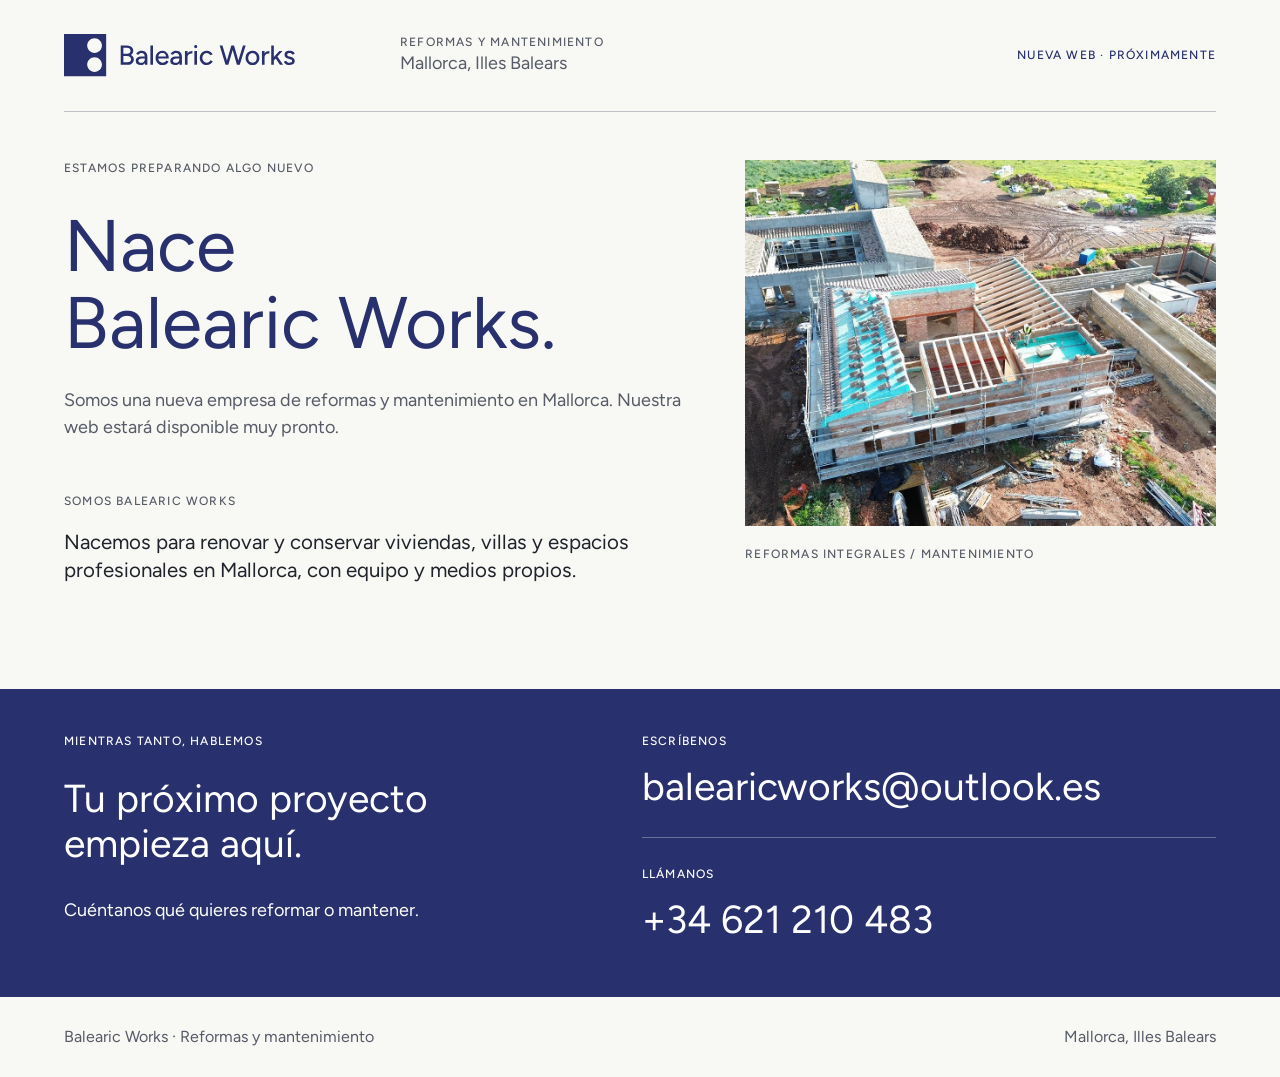
==== index.html @ 82b07d43 "Add files via upload" ====
<!doctype html>
<html lang="es">
<head>
  <meta charset="utf-8">
  <meta name="viewport" content="width=device-width, initial-scale=1">
  <title>Balearic Works · Reformas y mantenimiento en Mallorca</title>
  <meta name="description" content="Balearic Works, nueva empresa de reformas y mantenimiento en Mallorca. Viviendas, villas y espacios profesionales, con equipo y medios propios. Nuestra web estará disponible muy pronto.">
  <meta name="theme-color" content="#28306e">
  <link rel="canonical" href="https://balearicworks.es/">

  <meta property="og:type" content="website">
  <meta property="og:locale" content="es_ES">
  <meta property="og:site_name" content="Balearic Works">
  <meta property="og:title" content="Nace Balearic Works · Reformas y mantenimiento en Mallorca">
  <meta property="og:description" content="Reformas integrales y mantenimiento de propiedades en Mallorca, con equipo y medios propios.">
  <meta property="og:url" content="https://balearicworks.es/">

  <link rel="icon" href="assets/logo-marca.svg" type="image/svg+xml">
  <link rel="preload" href="assets/fonts/figtree-latin-wght-normal.woff2" as="font" type="font/woff2" crossorigin>
  <link rel="stylesheet" href="css/styles.css">

  <script type="application/ld+json">
  {
    "@context": "https://schema.org",
    "@type": "HomeAndConstructionBusiness",
    "name": "Balearic Works",
    "url": "https://balearicworks.es/",
    "description": "Reformas integrales y mantenimiento de propiedades en Mallorca.",
    "email": "balearicworks@outlook.es",
    "telephone": "+34621210483",
    "areaServed": "Mallorca, Illes Balears"
  }
  </script>
</head>
<body>
  <a class="skip" href="#contacto">Ir al contacto</a>

  <header class="cabecera">
    <div class="contenedor cabecera__fila">
      <a class="marca" href="/" aria-label="Balearic Works, inicio">
        <!-- Logo original de Figma (SVG completo: marca + nombre). Ver assets/README.md -->
        <img src="assets/logo.svg" alt="Balearic Works" width="233" height="43">
      </a>

      <div class="cabecera__actividad">
        <p class="micro">Reformas y mantenimiento</p>
        <p class="cabecera__lugar">Mallorca, Illes Balears</p>
      </div>

      <p class="micro micro--navy cabecera__estado">Nueva web · Próximamente</p>
    </div>
  </header>

  <main>
    <section class="presentacion" aria-labelledby="titular">
      <div class="contenedor presentacion__rejilla">
        <div class="presentacion__texto">
          <p class="micro">Estamos preparando algo nuevo</p>
          <h1 id="titular" class="hero">Nace<br>Balearic Works.</h1>
          <p class="cuerpo presentacion__aviso">Somos una nueva empresa de reformas y mantenimiento en Mallorca. Nuestra web estará disponible muy pronto.</p>

          <p class="micro presentacion__rotulo">Somos Balearic Works</p>
          <p class="intro">Nacemos para renovar y conservar viviendas, villas y espacios profesionales en Mallorca, con equipo y medios propios.</p>
        </div>

        <figure class="presentacion__imagen">
          <img src="assets/obra.jpg" alt="Vista aérea de una obra de reforma en Mallorca" width="540" height="420" fetchpriority="high">
          <figcaption class="micro">Reformas integrales / Mantenimiento</figcaption>
        </figure>
      </div>
    </section>

    <section id="contacto" class="contacto" aria-labelledby="contacto-titulo">
      <div class="contenedor contacto__rejilla">
        <div class="contacto__invitacion">
          <p class="micro">Mientras tanto, hablemos</p>
          <h2 id="contacto-titulo" class="titulo">Tu próximo proyecto<br>empieza aquí.</h2>
          <p class="cuerpo">Cuéntanos qué quieres reformar o mantener.</p>
        </div>

        <div class="contacto__datos">
          <div class="dato">
            <p class="micro">Escríbenos</p>
            <a class="titulo dato__valor" href="mailto:balearicworks@outlook.es">balearicworks@outlook.es</a>
          </div>
          <div class="dato">
            <p class="micro">Llámanos</p>
            <a class="titulo dato__valor" href="tel:+34621210483">+34 621 210 483</a>
          </div>
        </div>
      </div>
    </section>
  </main>

  <footer class="cierre">
    <div class="contenedor cierre__fila">
      <p>Balearic Works · Reformas y mantenimiento</p>
      <p>Mallorca, Illes Balears</p>
    </div>
  </footer>
</body>
</html>
---- css/styles.css ----
/* Balearic Works · Próximamente
   Fuente: Figma "Web Global" · frame 1436:1694 (escritorio 1440 px).
   Móvil derivado del escritorio con las medidas de los frames móviles del archivo (390 px, margen 24 px). */

@font-face {
  font-family: "Figtree";
  font-style: normal;
  font-weight: 300 900;
  font-display: swap;
  src: url("../assets/fonts/figtree-latin-wght-normal.woff2") format("woff2-variations");
  unicode-range: U+0000-00FF, U+0131, U+0152-0153, U+02BB-02BC, U+02C6, U+02DA, U+02DC, U+0304, U+0308, U+0329, U+2000-206F, U+20AC, U+2122, U+2191, U+2193, U+2212, U+2215, U+FEFF, U+FFFD;
}
@font-face {
  font-family: "Figtree";
  font-style: normal;
  font-weight: 300 900;
  font-display: swap;
  src: url("../assets/fonts/figtree-latin-ext-wght-normal.woff2") format("woff2-variations");
  unicode-range: U+0100-02BA, U+02BD-02C5, U+02C7-02CC, U+02CE-02D7, U+02DD-02FF, U+0304, U+0308, U+0329, U+1D00-1DBF, U+1E00-1E9F, U+1EF2-1EFF, U+2020, U+20A0-20AB, U+20AD-20C0, U+2113, U+2C60-2C7F, U+A720-A7FF;
}

:root {
  --bw-paper: #f8f8f4;
  --bw-navy: #28306e;
  --bw-ink: #1f232b;
  --bw-muted: #565b67;
  --bw-line: #bfc2c6;
  --bw-white: #ffffff;

  --margen: 24px;
  --ancho: 1312px;
}

*, *::before, *::after { box-sizing: border-box; }

html { -webkit-text-size-adjust: 100%; text-size-adjust: 100%; }

body {
  margin: 0;
  background: var(--bw-paper);
  color: var(--bw-ink);
  font-family: "Figtree", system-ui, -apple-system, "Segoe UI", Roboto, sans-serif;
  font-weight: 400;
  font-size: 18px;
  line-height: 1.5;
  -webkit-font-smoothing: antialiased;
}

h1, h2, p, figure { margin: 0; }
img { display: block; max-width: 100%; height: auto; }
a { color: inherit; }

.contenedor {
  width: min(100% - 2 * var(--margen), var(--ancho));
  margin-inline: auto;
}

/* Accesibilidad */
.skip {
  position: absolute;
  left: 16px;
  top: -64px;
  z-index: 10;
  padding: 10px 16px;
  background: var(--bw-navy);
  color: var(--bw-white);
  font-size: 16px;
  text-decoration: none;
}
.skip:focus { top: 16px; }

a:focus-visible {
  outline: 2px solid currentColor;
  outline-offset: 4px;
}

/* Estilos de texto (BW / Micro · Body · Intro · Title · Hero) */
.micro {
  font-size: 12px;
  font-weight: 500;
  line-height: 1.35;
  letter-spacing: 1.2px;
  text-transform: uppercase;
  color: var(--bw-muted);
}
.micro--navy { color: var(--bw-navy); }

.cuerpo { font-size: 18px; line-height: 1.5; color: var(--bw-muted); }
.intro  { font-size: 23px; line-height: 1.4; color: var(--bw-ink); }
.titulo { font-size: 44px; line-height: 1.15; font-weight: 400; }
.hero   { font-size: 82px; line-height: 1.05; font-weight: 400; color: var(--bw-navy); }

/* ---------- Cabecera ---------- */
.cabecera { background: var(--bw-paper); }

.cabecera__fila {
  display: grid;
  grid-template-columns: 336px 1fr auto;
  align-items: center;
  height: 112px;
  border-bottom: 1px solid var(--bw-line);
}

.marca { display: inline-block; line-height: 0; }
.marca img { width: 233px; height: auto; }

.cabecera__lugar { font-size: 18px; line-height: 1.5; color: var(--bw-muted); }
.cabecera__estado { text-align: right; }

/* ---------- Presentación ---------- */
.presentacion__rejilla {
  display: grid;
  grid-template-columns: minmax(0, 708fr) minmax(0, 540fr);
  column-gap: 64px;
  padding-top: 48px;
  padding-bottom: 104px;
  align-items: start;
}

.presentacion__texto .hero { margin-top: 32px; }
.presentacion__aviso { margin-top: 26px; max-width: 640px; }
.presentacion__rotulo { margin-top: 52px; }
.presentacion__texto .intro { margin-top: 18px; max-width: 640px; }

.presentacion__imagen img {
  width: 100%;
  aspect-ratio: 540 / 420;
  object-fit: cover;
  background: var(--bw-line);
}
.presentacion__imagen figcaption { margin-top: 20px; }

/* ---------- Contacto ---------- */
.contacto {
  background: var(--bw-navy);
  color: var(--bw-white);
}
.contacto .micro,
.contacto .cuerpo { color: var(--bw-white); }

.contacto__rejilla {
  display: grid;
  grid-template-columns: minmax(0, 520fr) minmax(0, 664fr);
  column-gap: 128px;
  padding-top: 44px;
  padding-bottom: 54px;
  align-items: start;
}

.contacto__invitacion .titulo { margin-top: 28px; }
.contacto__invitacion .cuerpo { margin-top: 30px; }

.dato { padding-bottom: 27px; }
.dato + .dato {
  padding-top: 28px;
  padding-bottom: 0;
  border-top: 1px solid rgb(255 255 255 / 0.3);
}
.dato:first-child { padding-bottom: 27px; }

.dato__valor {
  display: block;
  margin-top: 16px;
  color: var(--bw-white);
  text-decoration: none;
  overflow-wrap: anywhere;
}
.dato__valor:hover { text-decoration: underline; text-underline-offset: 8px; text-decoration-thickness: 1px; }

/* ---------- Cierre ---------- */
.cierre { background: var(--bw-paper); color: var(--bw-muted); }
.cierre__fila {
  display: flex;
  justify-content: space-between;
  gap: 24px;
  padding-block: 28px;
  font-size: 16px;
  line-height: 24px;
}

/* ---------- Escritorio fluido (960 – 1439 px) ---------- */
@media (min-width: 960px) {
  :root { --margen: 64px; }
  .hero   { font-size: clamp(48px, 5.7vw, 82px); }
  .titulo { font-size: clamp(30px, 3.05vw, 44px); }
  .intro  { font-size: clamp(19px, 1.6vw, 23px); }
}

/* ---------- Tablet y móvil (< 960 px) ---------- */
@media (max-width: 959.98px) {
  :root { --margen: 40px; }

  .cabecera__fila {
    grid-template-columns: 1fr auto;
    height: auto;
    padding-block: 28px;
    row-gap: 14px;
  }
  .cabecera__actividad { grid-column: 1 / -1; grid-row: 2; }
  .cabecera__estado { grid-column: 2; grid-row: 1; }

  .hero   { font-size: clamp(36px, 12vw, 64px); }
  .titulo { font-size: clamp(30px, 8vw, 40px); }
  .dato__valor { font-size: clamp(21px, 6.6vw, 36px); }
  .intro  { font-size: 20px; }

  .presentacion__rejilla {
    grid-template-columns: minmax(0, 1fr);
    row-gap: 40px;
    padding-top: 36px;
    padding-bottom: 56px;
  }
  .presentacion__imagen img { aspect-ratio: 3 / 2; }
  .presentacion__imagen figcaption { margin-top: 14px; }

  .contacto__rejilla {
    grid-template-columns: minmax(0, 1fr);
    row-gap: 40px;
    padding-top: 40px;
    padding-bottom: 48px;
  }
  .contacto__invitacion .titulo { margin-top: 20px; }
  .contacto__invitacion .cuerpo { margin-top: 20px; }
}

@media (max-width: 599.98px) {
  :root { --margen: 24px; }

  .marca img { width: 200px; }
  .cabecera__fila {
    grid-template-columns: 1fr;
    padding-block: 24px;
    row-gap: 12px;
  }
  .cabecera__estado { grid-column: 1; grid-row: 2; text-align: left; }
  /* La actividad y la zona ya aparecen en la presentación y en el cierre. */
  .cabecera__actividad { display: none; }

  .presentacion__texto .hero { margin-top: 24px; }
  .presentacion__aviso { margin-top: 20px; font-size: 17px; }
  .presentacion__rotulo { margin-top: 36px; }

  .cierre__fila { flex-direction: column; gap: 4px; padding-block: 24px; }
}
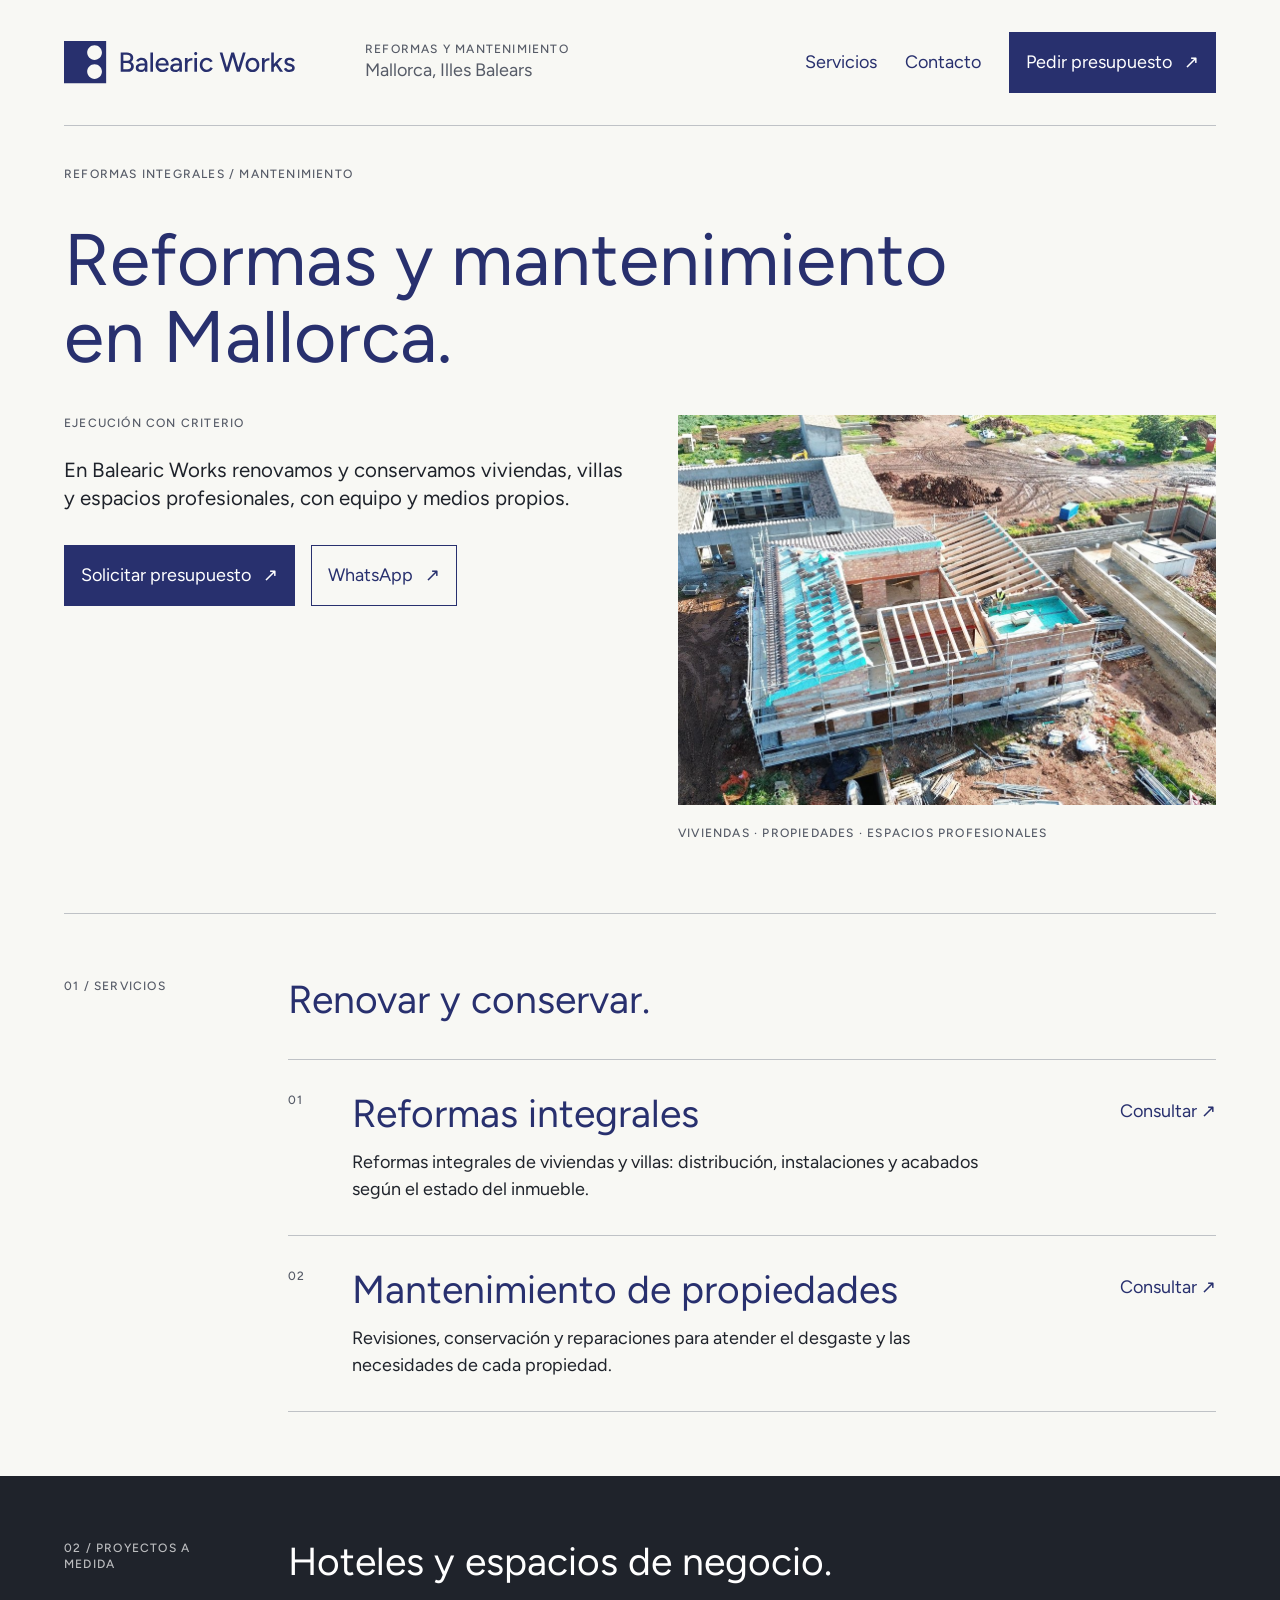
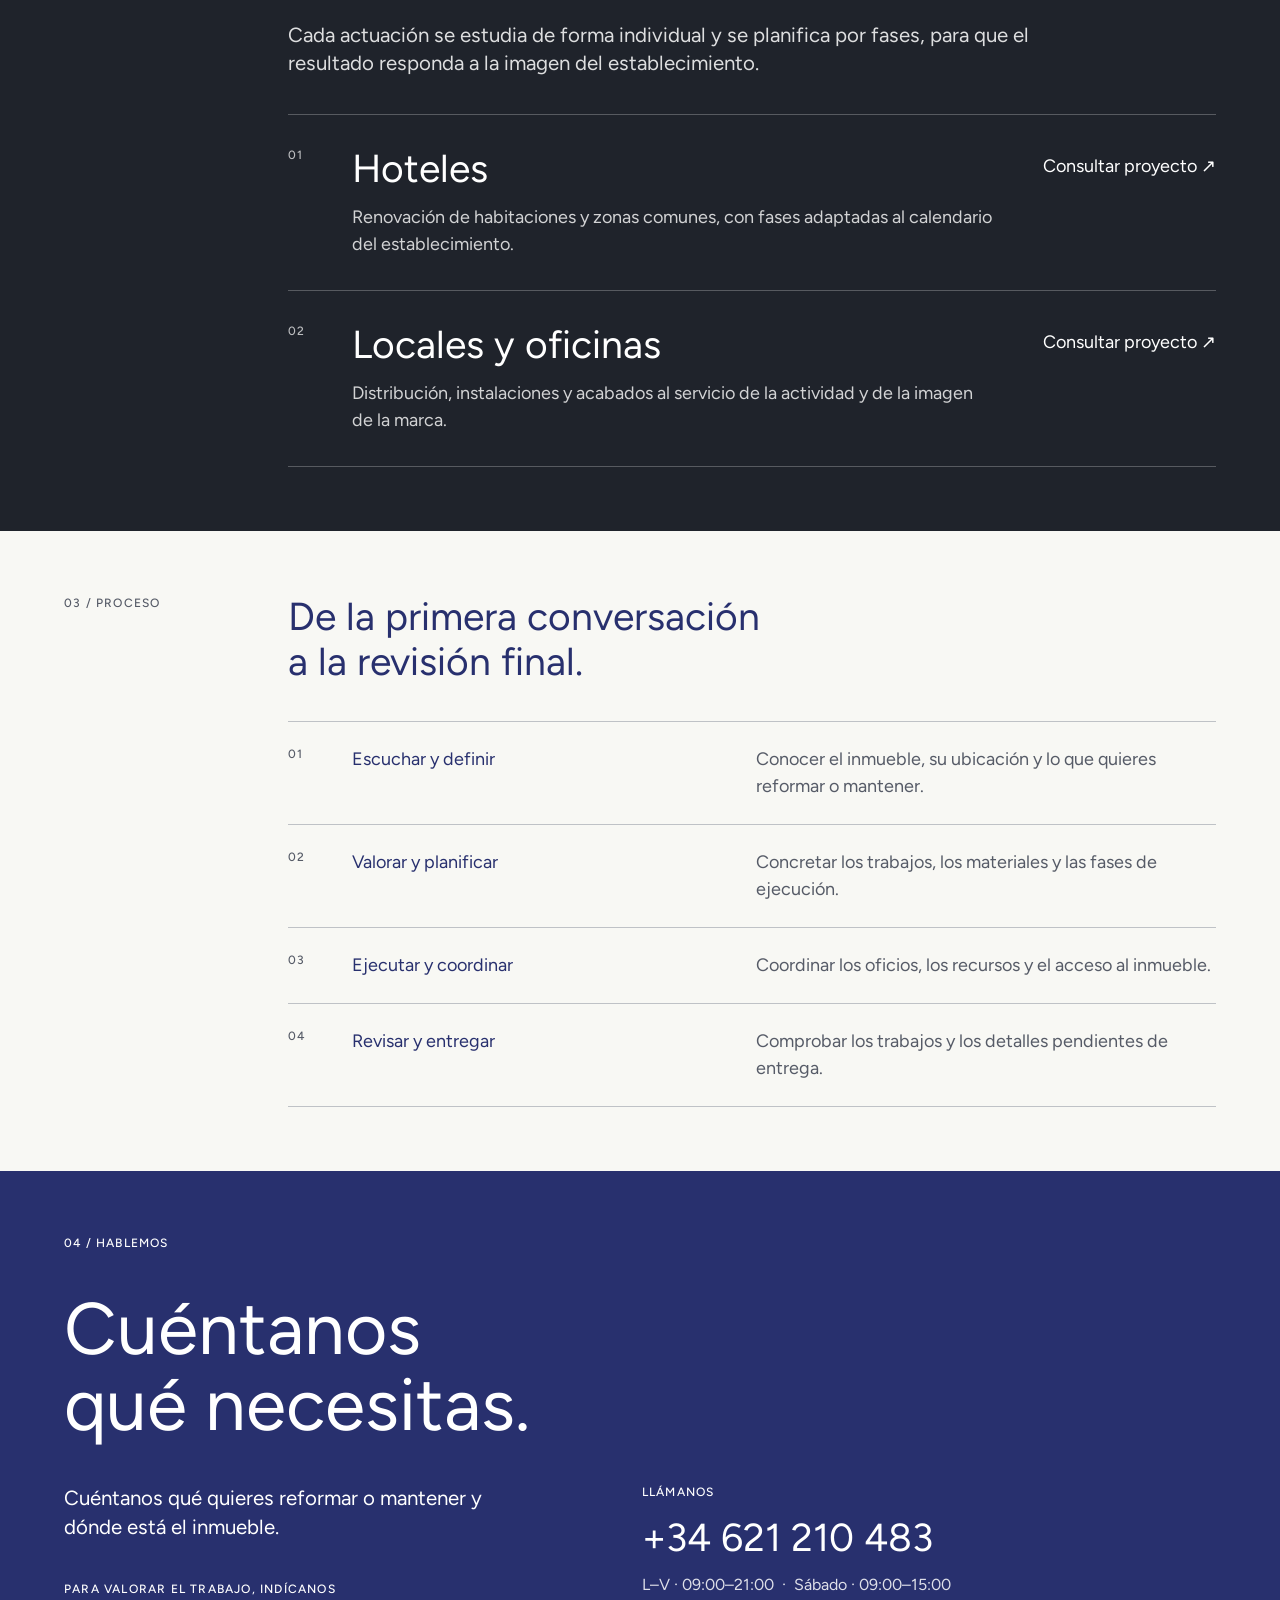
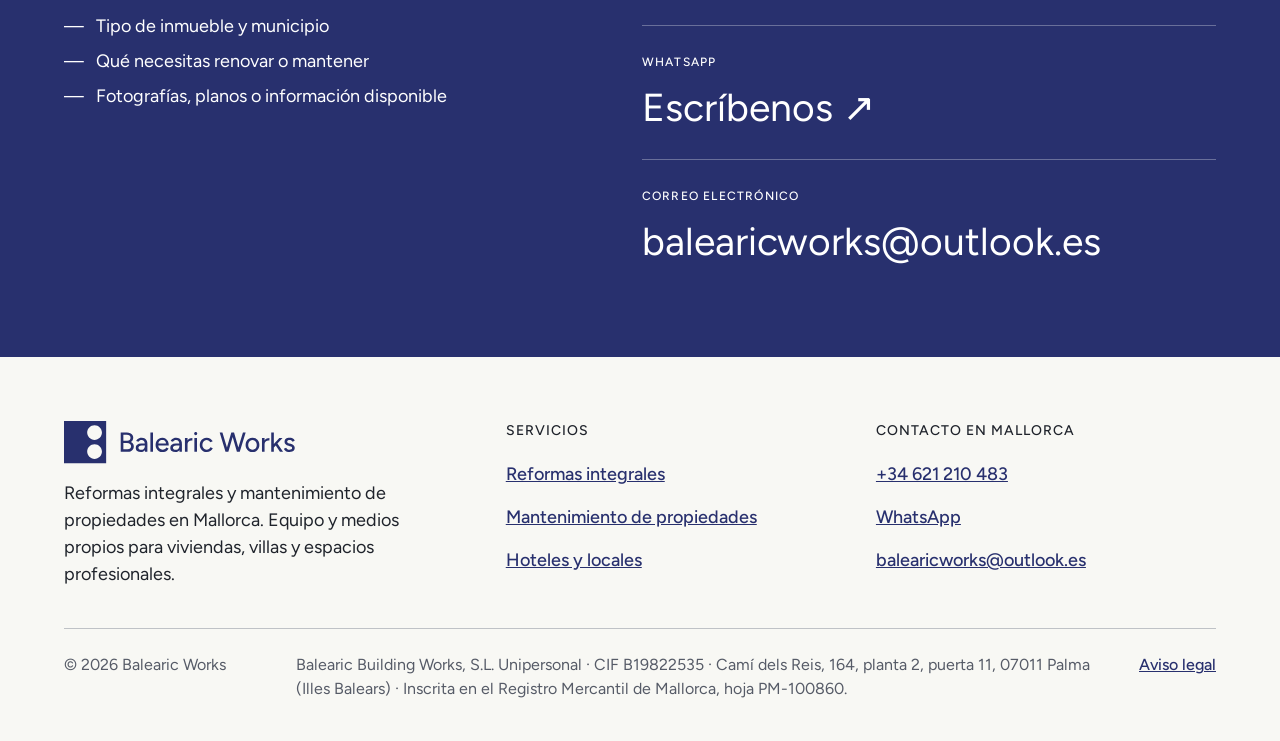
==== commit a1033713: "v2" ====
--- a/index.html
+++ b/index.html
@@ -4,14 +4,14 @@
   <meta charset="utf-8">
   <meta name="viewport" content="width=device-width, initial-scale=1">
   <title>Balearic Works · Reformas y mantenimiento en Mallorca</title>
-  <meta name="description" content="Balearic Works, nueva empresa de reformas y mantenimiento en Mallorca. Viviendas, villas y espacios profesionales, con equipo y medios propios. Nuestra web estará disponible muy pronto.">
+  <meta name="description" content="Reformas integrales y mantenimiento de propiedades en Mallorca, con equipo y medios propios. Proyectos a medida para hoteles y locales. Solicita presupuesto por teléfono o WhatsApp.">
   <meta name="theme-color" content="#28306e">
   <link rel="canonical" href="https://balearicworks.es/">
 
   <meta property="og:type" content="website">
   <meta property="og:locale" content="es_ES">
   <meta property="og:site_name" content="Balearic Works">
-  <meta property="og:title" content="Nace Balearic Works · Reformas y mantenimiento en Mallorca">
+  <meta property="og:title" content="Balearic Works · Reformas y mantenimiento en Mallorca">
   <meta property="og:description" content="Reformas integrales y mantenimiento de propiedades en Mallorca, con equipo y medios propios.">
   <meta property="og:url" content="https://balearicworks.es/">
 
@@ -24,11 +24,23 @@
     "@context": "https://schema.org",
     "@type": "HomeAndConstructionBusiness",
     "name": "Balearic Works",
+    "legalName": "Balearic Building Works, S.L. Unipersonal",
+    "taxID": "B19822535",
     "url": "https://balearicworks.es/",
     "description": "Reformas integrales y mantenimiento de propiedades en Mallorca.",
     "email": "balearicworks@outlook.es",
     "telephone": "+34621210483",
-    "areaServed": "Mallorca, Illes Balears"
+    "address": {
+      "@type": "PostalAddress",
+      "addressLocality": "Palma",
+      "addressRegion": "Illes Balears",
+      "addressCountry": "ES"
+    },
+    "areaServed": "Mallorca, Illes Balears",
+    "openingHoursSpecification": [
+      { "@type": "OpeningHoursSpecification", "dayOfWeek": ["Monday","Tuesday","Wednesday","Thursday","Friday"], "opens": "09:00", "closes": "21:00" },
+      { "@type": "OpeningHoursSpecification", "dayOfWeek": "Saturday", "opens": "09:00", "closes": "15:00" }
+    ]
   }
   </script>
 </head>
@@ -38,7 +50,6 @@
   <header class="cabecera">
     <div class="contenedor cabecera__fila">
       <a class="marca" href="/" aria-label="Balearic Works, inicio">
-        <!-- Logo original de Figma (SVG completo: marca + nombre). Ver assets/README.md -->
         <img src="assets/logo.svg" alt="Balearic Works" width="233" height="43">
       </a>
 
@@ -47,45 +58,168 @@
         <p class="cabecera__lugar">Mallorca, Illes Balears</p>
       </div>
 
-      <p class="micro micro--navy cabecera__estado">Nueva web · Próximamente</p>
+      <nav class="nav" aria-label="Principal">
+        <a class="nav__enlace" href="#servicios">Servicios</a>
+        <a class="nav__enlace" href="#contacto">Contacto</a>
+        <a class="boton" href="#contacto">Pedir presupuesto <span aria-hidden="true">↗</span></a>
+      </nav>
     </div>
   </header>
 
   <main>
+    <!-- Presentación -->
     <section class="presentacion" aria-labelledby="titular">
-      <div class="contenedor presentacion__rejilla">
-        <div class="presentacion__texto">
-          <p class="micro">Estamos preparando algo nuevo</p>
-          <h1 id="titular" class="hero">Nace<br>Balearic Works.</h1>
-          <p class="cuerpo presentacion__aviso">Somos una nueva empresa de reformas y mantenimiento en Mallorca. Nuestra web estará disponible muy pronto.</p>
-
-          <p class="micro presentacion__rotulo">Somos Balearic Works</p>
-          <p class="intro">Nacemos para renovar y conservar viviendas, villas y espacios profesionales en Mallorca, con equipo y medios propios.</p>
-        </div>
-
-        <figure class="presentacion__imagen">
-          <img src="assets/obra.jpg" alt="Vista aérea de una obra de reforma en Mallorca" width="540" height="420" fetchpriority="high">
-          <figcaption class="micro">Reformas integrales / Mantenimiento</figcaption>
-        </figure>
-      </div>
-    </section>
-
+      <div class="contenedor">
+        <p class="micro">Reformas integrales / Mantenimiento</p>
+        <h1 id="titular" class="hero">Reformas y mantenimiento<br class="solo-escritorio"> en Mallorca.</h1>
+
+        <div class="presentacion__rejilla">
+          <div class="presentacion__texto">
+            <p class="micro">Ejecución con criterio</p>
+            <p class="intro">En Balearic Works renovamos y conservamos viviendas, villas y espacios profesionales, con equipo y medios propios.</p>
+            <div class="acciones">
+              <a class="boton" href="#contacto">Solicitar presupuesto <span aria-hidden="true">↗</span></a>
+              <a class="boton boton--linea" href="https://wa.me/34621210483?text=Hola%2C%20me%20gustar%C3%ADa%20solicitar%20un%20presupuesto." target="_blank" rel="noopener">WhatsApp <span aria-hidden="true">↗</span></a>
+            </div>
+          </div>
+
+          <figure class="presentacion__imagen">
+            <img src="assets/obra.jpg" alt="Vista aérea de una obra de reforma en Mallorca" width="616" height="446" fetchpriority="high">
+            <figcaption class="micro">Viviendas · Propiedades · Espacios profesionales</figcaption>
+          </figure>
+        </div>
+      </div>
+    </section>
+
+    <!-- Servicios -->
+    <section id="servicios" class="seccion" aria-labelledby="servicios-titulo">
+      <div class="contenedor">
+        <div class="reticula">
+          <p class="micro reticula__rotulo">01 / Servicios</p>
+          <div class="reticula__contenido">
+            <h2 id="servicios-titulo" class="titulo titulo--navy">Renovar y conservar.</h2>
+
+            <ul class="lista">
+              <li class="fila">
+                <span class="micro fila__num">01</span>
+                <div class="fila__texto">
+                  <h3 class="titulo titulo--navy">Reformas integrales</h3>
+                  <p class="cuerpo-tinta">Reformas integrales de viviendas y villas: distribución, instalaciones y acabados según el estado del inmueble.</p>
+                </div>
+                <a class="fila__enlace" href="#contacto">Consultar <span aria-hidden="true">↗</span></a>
+              </li>
+              <li class="fila">
+                <span class="micro fila__num">02</span>
+                <div class="fila__texto">
+                  <h3 class="titulo titulo--navy">Mantenimiento de propiedades</h3>
+                  <p class="cuerpo-tinta">Revisiones, conservación y reparaciones para atender el desgaste y las necesidades de cada propiedad.</p>
+                </div>
+                <a class="fila__enlace" href="#contacto">Consultar <span aria-hidden="true">↗</span></a>
+              </li>
+            </ul>
+          </div>
+        </div>
+      </div>
+    </section>
+
+    <!-- Proyectos a medida -->
+    <section class="proyectos" aria-labelledby="proyectos-titulo">
+      <div class="contenedor">
+        <div class="reticula">
+          <p class="micro reticula__rotulo">02 / Proyectos a medida</p>
+          <div class="reticula__contenido">
+            <h2 id="proyectos-titulo" class="titulo">Hoteles y espacios de negocio.</h2>
+            <p class="intro proyectos__intro">Cada actuación se estudia de forma individual y se planifica por fases, para que el resultado responda a la imagen del establecimiento.</p>
+
+            <ul class="lista lista--oscura">
+              <li class="fila">
+                <span class="micro fila__num">01</span>
+                <div class="fila__texto">
+                  <h3 class="titulo">Hoteles</h3>
+                  <p>Renovación de habitaciones y zonas comunes, con fases adaptadas al calendario del establecimiento.</p>
+                </div>
+                <a class="fila__enlace" href="#contacto">Consultar proyecto <span aria-hidden="true">↗</span></a>
+              </li>
+              <li class="fila">
+                <span class="micro fila__num">02</span>
+                <div class="fila__texto">
+                  <h3 class="titulo">Locales y oficinas</h3>
+                  <p>Distribución, instalaciones y acabados al servicio de la actividad y de la imagen de la marca.</p>
+                </div>
+                <a class="fila__enlace" href="#contacto">Consultar proyecto <span aria-hidden="true">↗</span></a>
+              </li>
+            </ul>
+          </div>
+        </div>
+      </div>
+    </section>
+
+    <!-- Proceso -->
+    <section class="seccion" aria-labelledby="proceso-titulo">
+      <div class="contenedor">
+        <div class="reticula">
+          <p class="micro reticula__rotulo">03 / Proceso</p>
+          <div class="reticula__contenido">
+            <h2 id="proceso-titulo" class="titulo titulo--navy">De la primera conversación<br class="solo-escritorio"> a la revisión final.</h2>
+
+            <ol class="lista">
+              <li class="fila fila--proceso">
+                <span class="micro fila__num">01</span>
+                <h3 class="fila__titulo">Escuchar y definir</h3>
+                <p class="fila__detalle">Conocer el inmueble, su ubicación y lo que quieres reformar o mantener.</p>
+              </li>
+              <li class="fila fila--proceso">
+                <span class="micro fila__num">02</span>
+                <h3 class="fila__titulo">Valorar y planificar</h3>
+                <p class="fila__detalle">Concretar los trabajos, los materiales y las fases de ejecución.</p>
+              </li>
+              <li class="fila fila--proceso">
+                <span class="micro fila__num">03</span>
+                <h3 class="fila__titulo">Ejecutar y coordinar</h3>
+                <p class="fila__detalle">Coordinar los oficios, los recursos y el acceso al inmueble.</p>
+              </li>
+              <li class="fila fila--proceso">
+                <span class="micro fila__num">04</span>
+                <h3 class="fila__titulo">Revisar y entregar</h3>
+                <p class="fila__detalle">Comprobar los trabajos y los detalles pendientes de entrega.</p>
+              </li>
+            </ol>
+          </div>
+        </div>
+      </div>
+    </section>
+
+    <!-- Contacto -->
     <section id="contacto" class="contacto" aria-labelledby="contacto-titulo">
-      <div class="contenedor contacto__rejilla">
-        <div class="contacto__invitacion">
-          <p class="micro">Mientras tanto, hablemos</p>
-          <h2 id="contacto-titulo" class="titulo">Tu próximo proyecto<br>empieza aquí.</h2>
-          <p class="cuerpo">Cuéntanos qué quieres reformar o mantener.</p>
-        </div>
-
-        <div class="contacto__datos">
-          <div class="dato">
-            <p class="micro">Escríbenos</p>
-            <a class="titulo dato__valor" href="mailto:balearicworks@outlook.es">balearicworks@outlook.es</a>
-          </div>
-          <div class="dato">
-            <p class="micro">Llámanos</p>
-            <a class="titulo dato__valor" href="tel:+34621210483">+34 621 210 483</a>
+      <div class="contenedor">
+        <p class="micro">04 / Hablemos</p>
+        <h2 id="contacto-titulo" class="hero">Cuéntanos<br>qué necesitas.</h2>
+
+        <div class="contacto__rejilla">
+          <div class="contacto__invitacion">
+            <p class="intro">Cuéntanos qué quieres reformar o mantener y dónde está el inmueble.</p>
+            <p class="micro contacto__subrotulo">Para valorar el trabajo, indícanos</p>
+            <ul class="contacto__lista">
+              <li>Tipo de inmueble y municipio</li>
+              <li>Qué necesitas renovar o mantener</li>
+              <li>Fotografías, planos o información disponible</li>
+            </ul>
+          </div>
+
+          <div class="contacto__datos">
+            <div class="dato">
+              <p class="micro">Llámanos</p>
+              <a class="titulo dato__valor" href="tel:+34621210483">+34 621 210 483</a>
+              <p class="dato__nota">L–V · 09:00–21:00 &nbsp;·&nbsp; Sábado · 09:00–15:00</p>
+            </div>
+            <div class="dato">
+              <p class="micro">WhatsApp</p>
+              <a class="titulo dato__valor" href="https://wa.me/34621210483?text=Hola%2C%20me%20gustar%C3%ADa%20solicitar%20un%20presupuesto." target="_blank" rel="noopener">Escríbenos <span aria-hidden="true">↗</span></a>
+            </div>
+            <div class="dato">
+              <p class="micro">Correo electrónico</p>
+              <a class="titulo dato__valor" href="mailto:balearicworks@outlook.es">balearicworks@outlook.es</a>
+            </div>
           </div>
         </div>
       </div>
@@ -93,10 +227,43 @@
   </main>
 
   <footer class="cierre">
-    <div class="contenedor cierre__fila">
-      <p>Balearic Works · Reformas y mantenimiento</p>
-      <p>Mallorca, Illes Balears</p>
+    <div class="contenedor">
+      <div class="cierre__columnas">
+        <div class="cierre__marca">
+          <img src="assets/logo.svg" alt="Balearic Works" width="233" height="43">
+          <p>Reformas integrales y mantenimiento de propiedades en Mallorca. Equipo y medios propios para viviendas, villas y espacios profesionales.</p>
+        </div>
+        <div>
+          <p class="cierre__rotulo">Servicios</p>
+          <ul class="cierre__enlaces">
+            <li><a href="#servicios">Reformas integrales</a></li>
+            <li><a href="#servicios">Mantenimiento de propiedades</a></li>
+            <li><a href="#contacto">Hoteles y locales</a></li>
+          </ul>
+        </div>
+        <div>
+          <p class="cierre__rotulo">Contacto en Mallorca</p>
+          <ul class="cierre__enlaces">
+            <li><a href="tel:+34621210483">+34 621 210 483</a></li>
+            <li><a href="https://wa.me/34621210483" target="_blank" rel="noopener">WhatsApp</a></li>
+            <li><a href="mailto:balearicworks@outlook.es">balearicworks@outlook.es</a></li>
+          </ul>
+        </div>
+      </div>
+
+      <hr class="cierre__linea">
+
+      <div class="cierre__legal">
+        <p>© 2026 Balearic Works</p>
+        <p class="cierre__identificacion">Balearic Building Works, S.L. Unipersonal · CIF B19822535 · Camí dels Reis, 164, planta 2, puerta 11, 07011 Palma (Illes Balears) · Inscrita en el Registro Mercantil de Mallorca, hoja PM-100860.</p>
+        <a href="aviso-legal.html">Aviso legal</a>
+      </div>
     </div>
   </footer>
+
+  <div class="barra-contacto" role="group" aria-label="Contacto rápido">
+    <a href="tel:+34621210483">Llamar</a>
+    <a href="https://wa.me/34621210483?text=Hola%2C%20me%20gustar%C3%ADa%20solicitar%20un%20presupuesto." target="_blank" rel="noopener">WhatsApp</a>
+  </div>
 </body>
 </html>
--- a/css/styles.css
+++ b/css/styles.css
@@ -1,5 +1,5 @@
-/* Balearic Works · Próximamente
-   Fuente: Figma "Web Global" · frame 1436:1694 (escritorio 1440 px).
+/* Balearic Works
+   Fuente: Figma "Web Global" · Inicio y Servicios (escritorio 1440 px).
    Móvil derivado del escritorio con las medidas de los frames móviles del archivo (390 px, margen 24 px). */
 
 @font-face {
@@ -33,7 +33,8 @@
 
 *, *::before, *::after { box-sizing: border-box; }
 
-html { -webkit-text-size-adjust: 100%; text-size-adjust: 100%; }
+html { -webkit-text-size-adjust: 100%; text-size-adjust: 100%; scroll-behavior: smooth; }
+@media (prefers-reduced-motion: reduce) { html { scroll-behavior: auto; } }
 
 body {
   margin: 0;
@@ -46,7 +47,8 @@
   -webkit-font-smoothing: antialiased;
 }
 
-h1, h2, p, figure { margin: 0; }
+h1, h2, h3, p, figure, ul, ol { margin: 0; padding: 0; }
+ul, ol { list-style: none; }
 img { display: block; max-width: 100%; height: auto; }
 a { color: inherit; }
 
@@ -55,17 +57,18 @@
   margin-inline: auto;
 }
 
-/* Accesibilidad */
+section[id] { scroll-margin-top: 16px; }
+
+/* ---------- Accesibilidad ---------- */
 .skip {
   position: absolute;
   left: 16px;
   top: -64px;
-  z-index: 10;
+  z-index: 20;
   padding: 10px 16px;
   background: var(--bw-navy);
   color: var(--bw-white);
   font-size: 16px;
-  text-decoration: none;
 }
 .skip:focus { top: 16px; }
 
@@ -74,7 +77,7 @@
   outline-offset: 4px;
 }
 
-/* Estilos de texto (BW / Micro · Body · Intro · Title · Hero) */
+/* ---------- Estilos de texto (BW / Micro · Body · Intro · Title · Hero) ---------- */
 .micro {
   font-size: 12px;
   font-weight: 500;
@@ -83,81 +86,130 @@
   text-transform: uppercase;
   color: var(--bw-muted);
 }
-.micro--navy { color: var(--bw-navy); }
-
-.cuerpo { font-size: 18px; line-height: 1.5; color: var(--bw-muted); }
-.intro  { font-size: 23px; line-height: 1.4; color: var(--bw-ink); }
+.intro  { font-size: 23px; line-height: 1.4; }
 .titulo { font-size: 44px; line-height: 1.15; font-weight: 400; }
 .hero   { font-size: 82px; line-height: 1.05; font-weight: 400; color: var(--bw-navy); }
+.titulo--navy { color: var(--bw-navy); }
+.cuerpo-tinta { color: var(--bw-ink); }
+
+/* ---------- Botones ---------- */
+.boton {
+  display: inline-flex;
+  align-items: center;
+  gap: 12px;
+  padding: 16px;
+  background: var(--bw-navy);
+  color: var(--bw-white);
+  font-size: 18px;
+  line-height: 1.5;
+  text-decoration: none;
+  border: 1px solid var(--bw-navy);
+}
+.boton:hover { background: #1f2656; border-color: #1f2656; }
+.boton--linea { background: transparent; color: var(--bw-navy); }
+.boton--linea:hover { background: var(--bw-navy); color: var(--bw-white); }
 
 /* ---------- Cabecera ---------- */
-.cabecera { background: var(--bw-paper); }
-
 .cabecera__fila {
-  display: grid;
-  grid-template-columns: 336px 1fr auto;
+  display: flex;
   align-items: center;
-  height: 112px;
-  border-bottom: 1px solid var(--bw-line);
-}
-
-.marca { display: inline-block; line-height: 0; }
+  gap: 68px;
+  padding-block: 32px;
+}
+.marca { display: block; line-height: 0; flex: none; }
 .marca img { width: 233px; height: auto; }
-
 .cabecera__lugar { font-size: 18px; line-height: 1.5; color: var(--bw-muted); }
-.cabecera__estado { text-align: right; }
+.nav {
+  display: flex;
+  align-items: center;
+  gap: 28px;
+  margin-left: auto;
+}
+.nav__enlace { color: var(--bw-navy); text-decoration: none; }
+.nav__enlace:hover { text-decoration: underline; text-underline-offset: 6px; }
 
 /* ---------- Presentación ---------- */
+.presentacion .contenedor { border-top: 1px solid var(--bw-line); padding-top: 40px; padding-bottom: 72px; }
+.presentacion .hero { margin-top: 40px; }
+
 .presentacion__rejilla {
   display: grid;
-  grid-template-columns: minmax(0, 708fr) minmax(0, 540fr);
-  column-gap: 64px;
-  padding-top: 48px;
-  padding-bottom: 104px;
-  align-items: start;
-}
-
-.presentacion__texto .hero { margin-top: 32px; }
-.presentacion__aviso { margin-top: 26px; max-width: 640px; }
-.presentacion__rotulo { margin-top: 52px; }
-.presentacion__texto .intro { margin-top: 18px; max-width: 640px; }
+  grid-template-columns: minmax(0, 648fr) minmax(0, 616fr);
+  column-gap: 48px;
+  margin-top: 40px;
+  align-items: start;
+}
+.presentacion__texto .intro { margin-top: 24px; color: var(--bw-ink); }
+.acciones { display: flex; flex-wrap: wrap; gap: 16px; margin-top: 32px; }
 
 .presentacion__imagen img {
   width: 100%;
-  aspect-ratio: 540 / 420;
+  aspect-ratio: 616 / 446;
   object-fit: cover;
   background: var(--bw-line);
 }
 .presentacion__imagen figcaption { margin-top: 20px; }
 
+/* ---------- Retícula editorial ---------- */
+.seccion .contenedor,
+.proyectos .contenedor { padding-block: 64px; }
+.seccion .contenedor { border-top: 1px solid var(--bw-line); }
+.proyectos + .seccion .contenedor { border-top: 0; }
+
+.reticula {
+  display: grid;
+  grid-template-columns: 176px minmax(0, 1fr);
+  column-gap: 48px;
+  align-items: start;
+}
+.reticula__contenido { display: flex; flex-direction: column; gap: 36px; }
+
+/* ---------- Listas de servicios y proceso ---------- */
+.lista { border-bottom: 1px solid var(--bw-line); }
+.fila {
+  display: grid;
+  grid-template-columns: 40px minmax(0, 1fr) auto;
+  column-gap: 24px;
+  align-items: start;
+  padding-block: 32px;
+  border-top: 1px solid var(--bw-line);
+}
+.fila__texto { display: flex; flex-direction: column; gap: 12px; max-width: 640px; }
+.fila__enlace { color: var(--bw-navy); text-decoration: none; white-space: nowrap; padding-top: 6px; }
+.fila__enlace:hover { text-decoration: underline; text-underline-offset: 6px; }
+
+.fila--proceso { grid-template-columns: 40px 380px minmax(0, 1fr); padding-block: 24px; }
+.fila__titulo { font-size: 18px; font-weight: 400; color: var(--bw-navy); line-height: 1.5; }
+.fila__detalle { color: var(--bw-muted); }
+
+/* ---------- Proyectos a medida (tono exclusivo) ---------- */
+.proyectos { background: var(--bw-ink); color: var(--bw-white); }
+.proyectos .micro { color: rgb(255 255 255 / 0.7); }
+.proyectos__intro { max-width: 760px; color: rgb(255 255 255 / 0.85); }
+.lista--oscura { border-bottom-color: rgb(255 255 255 / 0.25); }
+.lista--oscura .fila { border-top-color: rgb(255 255 255 / 0.25); }
+.lista--oscura .fila__texto p { color: rgb(255 255 255 / 0.8); }
+.lista--oscura .fila__enlace { color: var(--bw-white); }
+
 /* ---------- Contacto ---------- */
-.contacto {
-  background: var(--bw-navy);
-  color: var(--bw-white);
-}
-.contacto .micro,
-.contacto .cuerpo { color: var(--bw-white); }
+.contacto { background: var(--bw-navy); color: var(--bw-white); }
+.contacto .contenedor { padding-block: 64px; display: flex; flex-direction: column; gap: 40px; }
+.contacto .micro { color: var(--bw-white); }
+.contacto .hero { color: var(--bw-white); }
 
 .contacto__rejilla {
   display: grid;
   grid-template-columns: minmax(0, 520fr) minmax(0, 664fr);
   column-gap: 128px;
-  padding-top: 44px;
-  padding-bottom: 54px;
-  align-items: start;
-}
-
-.contacto__invitacion .titulo { margin-top: 28px; }
-.contacto__invitacion .cuerpo { margin-top: 30px; }
-
-.dato { padding-bottom: 27px; }
-.dato + .dato {
-  padding-top: 28px;
-  padding-bottom: 0;
-  border-top: 1px solid rgb(255 255 255 / 0.3);
-}
-.dato:first-child { padding-bottom: 27px; }
-
+  align-items: start;
+}
+.contacto__subrotulo { margin-top: 40px; }
+.contacto__lista { margin-top: 16px; display: flex; flex-direction: column; gap: 8px; }
+.contacto__lista li { padding-left: 32px; position: relative; }
+.contacto__lista li::before { content: "—"; position: absolute; left: 0; }
+
+.dato { padding-block: 28px; border-top: 1px solid rgb(255 255 255 / 0.3); }
+.dato:first-child { padding-top: 0; border-top: 0; }
 .dato__valor {
   display: block;
   margin-top: 16px;
@@ -166,17 +218,44 @@
   overflow-wrap: anywhere;
 }
 .dato__valor:hover { text-decoration: underline; text-underline-offset: 8px; text-decoration-thickness: 1px; }
+.dato__nota { margin-top: 12px; font-size: 16px; line-height: 24px; color: rgb(255 255 255 / 0.85); }
 
 /* ---------- Cierre ---------- */
 .cierre { background: var(--bw-paper); color: var(--bw-muted); }
-.cierre__fila {
-  display: flex;
-  justify-content: space-between;
-  gap: 24px;
-  padding-block: 28px;
+.cierre .contenedor { padding-top: 64px; padding-bottom: 40px; }
+.cierre__columnas {
+  display: grid;
+  grid-template-columns: 352fr 288fr 304fr;
+  column-gap: 48px;
+}
+.cierre__marca img { width: 233px; height: auto; }
+.cierre__marca p { margin-top: 16px; color: var(--bw-ink); }
+.cierre__rotulo {
+  font-size: 14px;
+  font-weight: 500;
+  line-height: 20px;
+  letter-spacing: 1px;
+  text-transform: uppercase;
+  color: var(--bw-ink);
+  padding-bottom: 12px;
+}
+.cierre__enlaces a { display: inline-block; padding-block: 8px; color: var(--bw-navy); font-weight: 500; }
+.cierre__linea { margin: 40px 0 24px; border: 0; border-top: 1px solid var(--bw-line); }
+.cierre__legal {
+  display: grid;
+  grid-template-columns: 200px minmax(0, 1fr) auto;
+  column-gap: 32px;
+  align-items: start;
   font-size: 16px;
   line-height: 24px;
 }
+.cierre__legal a { color: var(--bw-navy); font-weight: 500; }
+
+/* ---------- Barra de contacto rápido (solo móvil) ---------- */
+.barra-contacto { display: none; }
+
+/* ---------- Utilidades de visibilidad ---------- */
+.solo-escritorio { display: inline; }
 
 /* ---------- Escritorio fluido (960 – 1439 px) ---------- */
 @media (min-width: 960px) {
@@ -190,55 +269,88 @@
 @media (max-width: 959.98px) {
   :root { --margen: 40px; }
 
-  .cabecera__fila {
-    grid-template-columns: 1fr auto;
-    height: auto;
-    padding-block: 28px;
-    row-gap: 14px;
-  }
-  .cabecera__actividad { grid-column: 1 / -1; grid-row: 2; }
-  .cabecera__estado { grid-column: 2; grid-row: 1; }
-
-  .hero   { font-size: clamp(36px, 12vw, 64px); }
-  .titulo { font-size: clamp(30px, 8vw, 40px); }
-  .dato__valor { font-size: clamp(21px, 6.6vw, 36px); }
+  .cabecera__fila { padding-block: 24px; gap: 24px; }
+  .cabecera__actividad { display: none; }
+  .nav { display: none; }
+
+  .hero   { font-size: clamp(38px, 12vw, 64px); }
+  .titulo { font-size: clamp(28px, 7.4vw, 40px); }
   .intro  { font-size: 20px; }
-
-  .presentacion__rejilla {
-    grid-template-columns: minmax(0, 1fr);
-    row-gap: 40px;
-    padding-top: 36px;
-    padding-bottom: 56px;
-  }
+  .solo-escritorio { display: none; }
+
+  .presentacion .contenedor { padding-top: 28px; padding-bottom: 48px; }
+  .presentacion .hero { margin-top: 24px; }
+  .presentacion__rejilla { grid-template-columns: minmax(0, 1fr); row-gap: 32px; margin-top: 28px; }
   .presentacion__imagen img { aspect-ratio: 3 / 2; }
   .presentacion__imagen figcaption { margin-top: 14px; }
 
-  .contacto__rejilla {
-    grid-template-columns: minmax(0, 1fr);
-    row-gap: 40px;
-    padding-top: 40px;
-    padding-bottom: 48px;
+  .seccion .contenedor,
+  .proyectos .contenedor { padding-block: 48px; }
+  .reticula { grid-template-columns: minmax(0, 1fr); row-gap: 20px; }
+  .reticula__contenido { gap: 28px; }
+
+  .fila { grid-template-columns: 32px minmax(0, 1fr); column-gap: 16px; padding-block: 24px; }
+  .fila__enlace { grid-column: 2; padding-top: 12px; }
+  .fila--proceso { grid-template-columns: 32px minmax(0, 1fr); row-gap: 6px; }
+  .fila--proceso .fila__titulo { grid-column: 2; }
+  .fila--proceso .fila__detalle { grid-column: 2; }
+
+  .contacto .contenedor { padding-block: 48px; gap: 28px; }
+  .contacto__rejilla { grid-template-columns: minmax(0, 1fr); row-gap: 36px; }
+  .contacto__subrotulo { margin-top: 28px; }
+  .dato__valor { font-size: clamp(21px, 6.6vw, 36px); margin-top: 12px; }
+  .dato { padding-block: 20px; }
+
+  .cierre .contenedor { padding-top: 48px; padding-bottom: 32px; }
+  .cierre__columnas { grid-template-columns: minmax(0, 1fr); row-gap: 28px; }
+  .cierre__legal { grid-template-columns: minmax(0, 1fr); row-gap: 8px; }
+
+  /* Barra fija Llamar / WhatsApp */
+  body { padding-bottom: calc(56px + env(safe-area-inset-bottom)); }
+  .barra-contacto {
+    display: grid;
+    grid-template-columns: 1fr 1fr;
+    position: fixed;
+    inset: auto 0 0 0;
+    z-index: 10;
+    padding-bottom: env(safe-area-inset-bottom);
+    background: var(--bw-navy);
   }
-  .contacto__invitacion .titulo { margin-top: 20px; }
-  .contacto__invitacion .cuerpo { margin-top: 20px; }
+  .barra-contacto a {
+    display: block;
+    padding: 16px 12px;
+    text-align: center;
+    color: var(--bw-white);
+    text-decoration: none;
+    font-size: 17px;
+    font-weight: 500;
+    line-height: 24px;
+  }
+  .barra-contacto a + a { border-left: 1px solid rgb(255 255 255 / 0.3); }
 }
 
 @media (max-width: 599.98px) {
   :root { --margen: 24px; }
 
   .marca img { width: 200px; }
-  .cabecera__fila {
-    grid-template-columns: 1fr;
-    padding-block: 24px;
-    row-gap: 12px;
-  }
-  .cabecera__estado { grid-column: 1; grid-row: 2; text-align: left; }
-  /* La actividad y la zona ya aparecen en la presentación y en el cierre. */
-  .cabecera__actividad { display: none; }
-
-  .presentacion__texto .hero { margin-top: 24px; }
-  .presentacion__aviso { margin-top: 20px; font-size: 17px; }
-  .presentacion__rotulo { margin-top: 36px; }
-
-  .cierre__fila { flex-direction: column; gap: 4px; padding-block: 24px; }
-}
+  .acciones .boton { flex: 1 1 100%; justify-content: space-between; }
+  .cierre__marca img { width: 200px; }
+}
+
+/* ---------- Páginas legales ---------- */
+.legal .contenedor { max-width: 880px; padding-block: 40px 96px; border-top: 1px solid var(--bw-line); }
+.legal__titulo { margin-top: 24px; }
+.legal__fecha { margin-top: 16px; color: var(--bw-muted); font-size: 16px; }
+.legal__h2 { margin-top: 48px; margin-bottom: 12px; font-size: 23px; line-height: 1.3; font-weight: 400; color: var(--bw-navy); }
+.legal p { margin-top: 12px; max-width: 70ch; }
+.legal a { color: var(--bw-navy); }
+.legal__datos { margin: 20px 0 0; border-top: 1px solid var(--bw-line); }
+.legal__datos > div { display: grid; grid-template-columns: 220px minmax(0, 1fr); column-gap: 24px; padding-block: 14px; border-bottom: 1px solid var(--bw-line); }
+.legal__datos dt { font-size: 12px; font-weight: 500; letter-spacing: 1.2px; text-transform: uppercase; color: var(--bw-muted); padding-top: 4px; }
+.legal__datos dd { margin: 0; }
+.cierre__linea--arriba { margin-top: 0; }
+@media (max-width: 959.98px) {
+  .legal .contenedor { padding-block: 28px 64px; }
+  .legal__h2 { margin-top: 36px; }
+  .legal__datos > div { grid-template-columns: minmax(0, 1fr); row-gap: 4px; }
+}
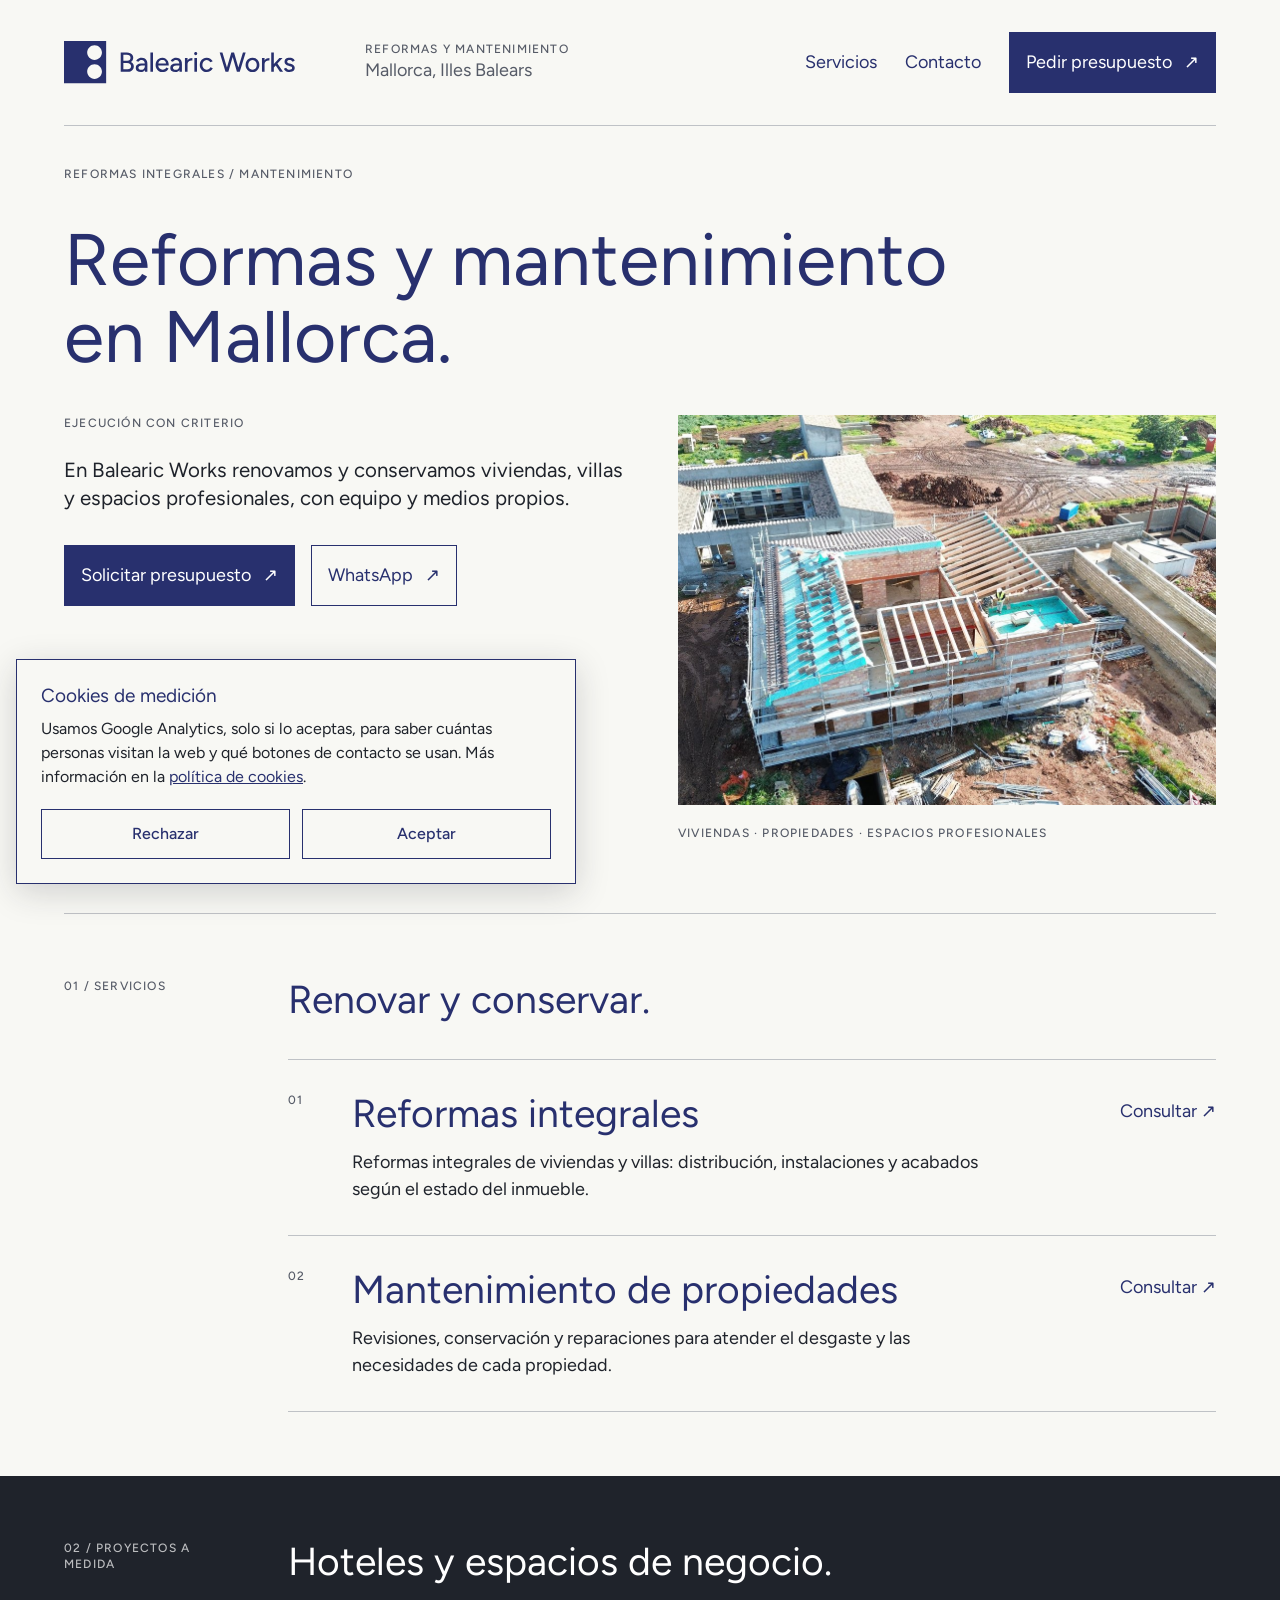
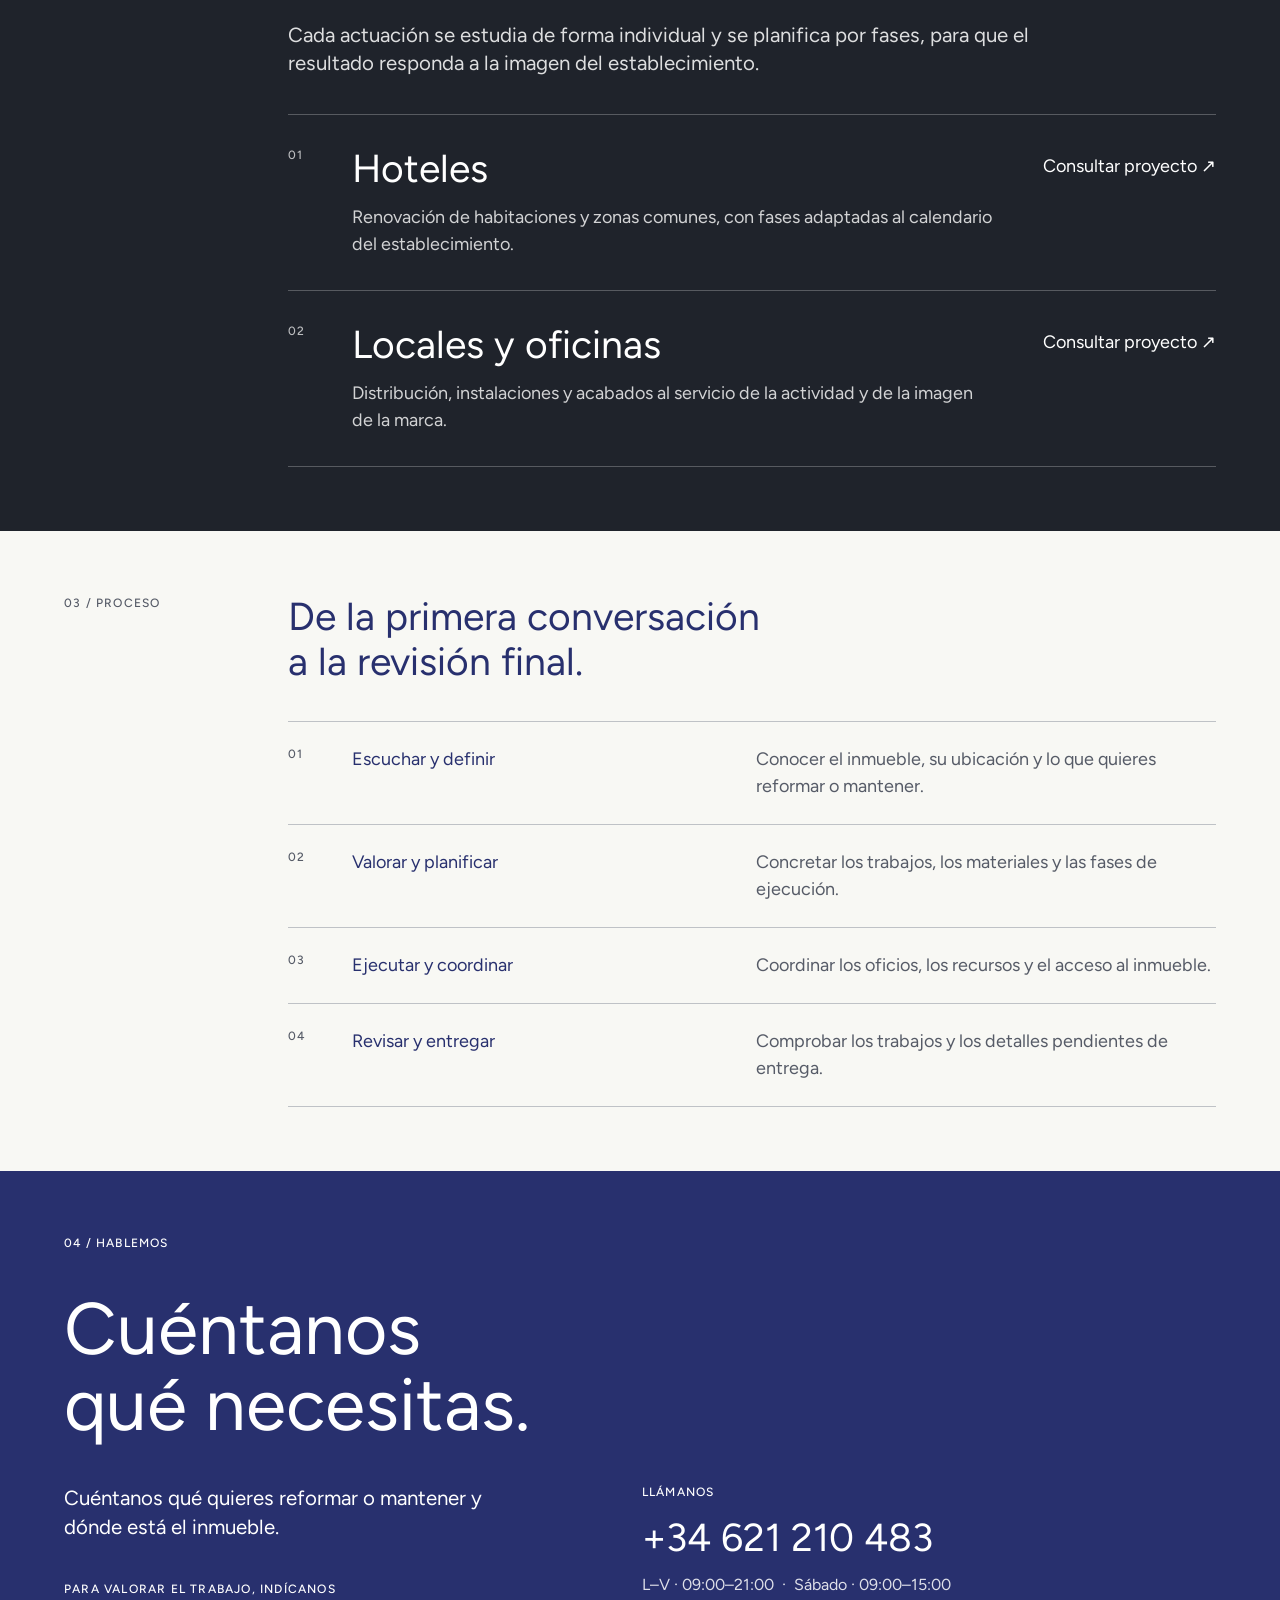
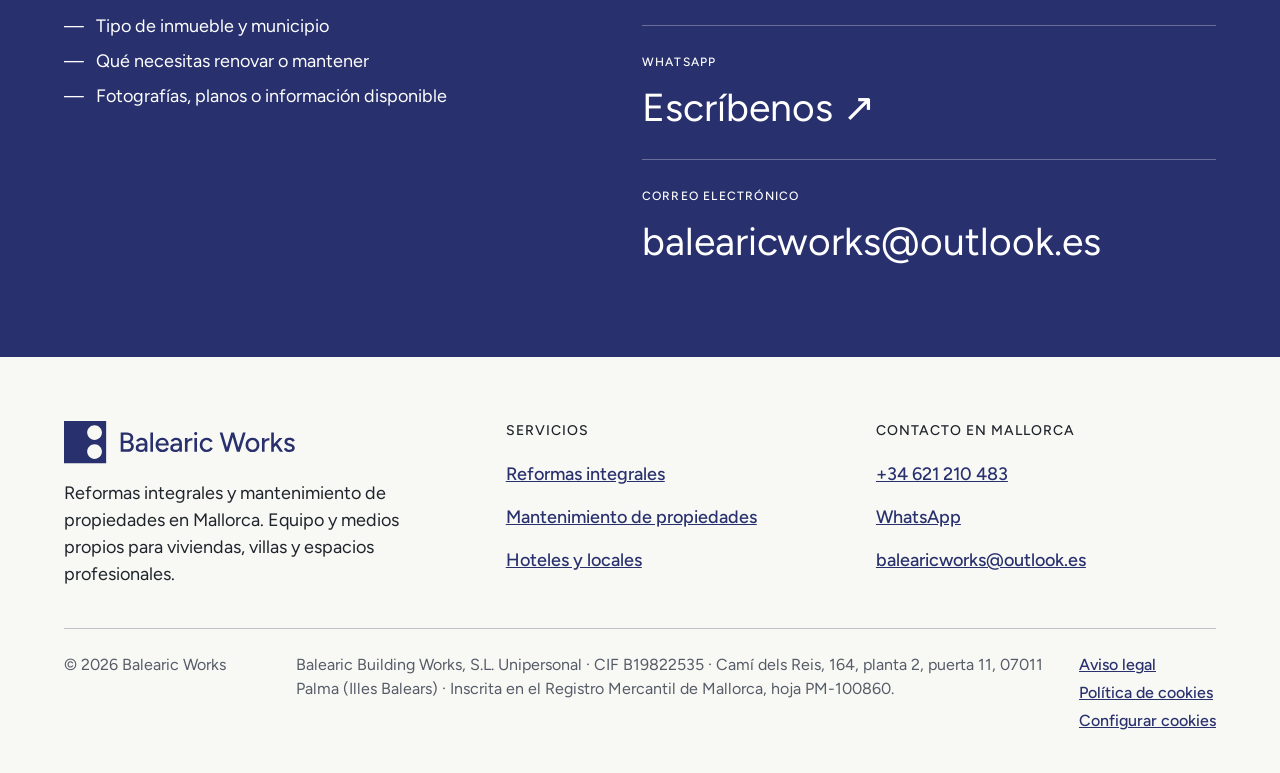
==== commit e1511a69: "v3" ====
--- a/index.html
+++ b/index.html
@@ -61,7 +61,7 @@
       <nav class="nav" aria-label="Principal">
         <a class="nav__enlace" href="#servicios">Servicios</a>
         <a class="nav__enlace" href="#contacto">Contacto</a>
-        <a class="boton" href="#contacto">Pedir presupuesto <span aria-hidden="true">↗</span></a>
+        <a class="boton" data-evento="pedir_presupuesto" data-ubicacion="cabecera" href="#contacto">Pedir presupuesto <span aria-hidden="true">↗</span></a>
       </nav>
     </div>
   </header>
@@ -78,8 +78,8 @@
             <p class="micro">Ejecución con criterio</p>
             <p class="intro">En Balearic Works renovamos y conservamos viviendas, villas y espacios profesionales, con equipo y medios propios.</p>
             <div class="acciones">
-              <a class="boton" href="#contacto">Solicitar presupuesto <span aria-hidden="true">↗</span></a>
-              <a class="boton boton--linea" href="https://wa.me/34621210483?text=Hola%2C%20me%20gustar%C3%ADa%20solicitar%20un%20presupuesto." target="_blank" rel="noopener">WhatsApp <span aria-hidden="true">↗</span></a>
+              <a class="boton" data-evento="pedir_presupuesto" data-ubicacion="hero" href="#contacto">Solicitar presupuesto <span aria-hidden="true">↗</span></a>
+              <a class="boton boton--linea" data-evento="click_whatsapp" data-ubicacion="hero" href="https://wa.me/34621210483?text=Hola%2C%20me%20gustar%C3%ADa%20solicitar%20un%20presupuesto." target="_blank" rel="noopener">WhatsApp <span aria-hidden="true">↗</span></a>
             </div>
           </div>
 
@@ -106,7 +106,7 @@
                   <h3 class="titulo titulo--navy">Reformas integrales</h3>
                   <p class="cuerpo-tinta">Reformas integrales de viviendas y villas: distribución, instalaciones y acabados según el estado del inmueble.</p>
                 </div>
-                <a class="fila__enlace" href="#contacto">Consultar <span aria-hidden="true">↗</span></a>
+                <a class="fila__enlace" data-evento="consultar_servicio" data-ubicacion="servicios" data-servicio="reformas_integrales" href="#contacto">Consultar <span aria-hidden="true">↗</span></a>
               </li>
               <li class="fila">
                 <span class="micro fila__num">02</span>
@@ -114,7 +114,7 @@
                   <h3 class="titulo titulo--navy">Mantenimiento de propiedades</h3>
                   <p class="cuerpo-tinta">Revisiones, conservación y reparaciones para atender el desgaste y las necesidades de cada propiedad.</p>
                 </div>
-                <a class="fila__enlace" href="#contacto">Consultar <span aria-hidden="true">↗</span></a>
+                <a class="fila__enlace" data-evento="consultar_servicio" data-ubicacion="servicios" data-servicio="mantenimiento" href="#contacto">Consultar <span aria-hidden="true">↗</span></a>
               </li>
             </ul>
           </div>
@@ -138,7 +138,7 @@
                   <h3 class="titulo">Hoteles</h3>
                   <p>Renovación de habitaciones y zonas comunes, con fases adaptadas al calendario del establecimiento.</p>
                 </div>
-                <a class="fila__enlace" href="#contacto">Consultar proyecto <span aria-hidden="true">↗</span></a>
+                <a class="fila__enlace" data-evento="consultar_servicio" data-ubicacion="proyectos" data-servicio="hoteles" href="#contacto">Consultar proyecto <span aria-hidden="true">↗</span></a>
               </li>
               <li class="fila">
                 <span class="micro fila__num">02</span>
@@ -146,7 +146,7 @@
                   <h3 class="titulo">Locales y oficinas</h3>
                   <p>Distribución, instalaciones y acabados al servicio de la actividad y de la imagen de la marca.</p>
                 </div>
-                <a class="fila__enlace" href="#contacto">Consultar proyecto <span aria-hidden="true">↗</span></a>
+                <a class="fila__enlace" data-evento="consultar_servicio" data-ubicacion="proyectos" data-servicio="locales_oficinas" href="#contacto">Consultar proyecto <span aria-hidden="true">↗</span></a>
               </li>
             </ul>
           </div>
@@ -209,16 +209,16 @@
           <div class="contacto__datos">
             <div class="dato">
               <p class="micro">Llámanos</p>
-              <a class="titulo dato__valor" href="tel:+34621210483">+34 621 210 483</a>
+              <a class="titulo dato__valor" data-evento="click_telefono" data-ubicacion="contacto" href="tel:+34621210483">+34 621 210 483</a>
               <p class="dato__nota">L–V · 09:00–21:00 &nbsp;·&nbsp; Sábado · 09:00–15:00</p>
             </div>
             <div class="dato">
               <p class="micro">WhatsApp</p>
-              <a class="titulo dato__valor" href="https://wa.me/34621210483?text=Hola%2C%20me%20gustar%C3%ADa%20solicitar%20un%20presupuesto." target="_blank" rel="noopener">Escríbenos <span aria-hidden="true">↗</span></a>
+              <a class="titulo dato__valor" data-evento="click_whatsapp" data-ubicacion="contacto" href="https://wa.me/34621210483?text=Hola%2C%20me%20gustar%C3%ADa%20solicitar%20un%20presupuesto." target="_blank" rel="noopener">Escríbenos <span aria-hidden="true">↗</span></a>
             </div>
             <div class="dato">
               <p class="micro">Correo electrónico</p>
-              <a class="titulo dato__valor" href="mailto:balearicworks@outlook.es">balearicworks@outlook.es</a>
+              <a class="titulo dato__valor" data-evento="click_email" data-ubicacion="contacto" href="mailto:balearicworks@outlook.es">balearicworks@outlook.es</a>
             </div>
           </div>
         </div>
@@ -244,9 +244,9 @@
         <div>
           <p class="cierre__rotulo">Contacto en Mallorca</p>
           <ul class="cierre__enlaces">
-            <li><a href="tel:+34621210483">+34 621 210 483</a></li>
-            <li><a href="https://wa.me/34621210483" target="_blank" rel="noopener">WhatsApp</a></li>
-            <li><a href="mailto:balearicworks@outlook.es">balearicworks@outlook.es</a></li>
+            <li><a data-evento="click_telefono" data-ubicacion="pie" href="tel:+34621210483">+34 621 210 483</a></li>
+            <li><a data-evento="click_whatsapp" data-ubicacion="pie" href="https://wa.me/34621210483" target="_blank" rel="noopener">WhatsApp</a></li>
+            <li><a data-evento="click_email" data-ubicacion="pie" href="mailto:balearicworks@outlook.es">balearicworks@outlook.es</a></li>
           </ul>
         </div>
       </div>
@@ -256,14 +256,19 @@
       <div class="cierre__legal">
         <p>© 2026 Balearic Works</p>
         <p class="cierre__identificacion">Balearic Building Works, S.L. Unipersonal · CIF B19822535 · Camí dels Reis, 164, planta 2, puerta 11, 07011 Palma (Illes Balears) · Inscrita en el Registro Mercantil de Mallorca, hoja PM-100860.</p>
-        <a href="aviso-legal.html">Aviso legal</a>
+        <div class="cierre__legales">
+          <a href="aviso-legal.html">Aviso legal</a>
+          <a href="cookies.html">Política de cookies</a>
+          <button type="button" class="enlace-boton" data-cookies-abrir>Configurar cookies</button>
+        </div>
       </div>
     </div>
   </footer>
 
   <div class="barra-contacto" role="group" aria-label="Contacto rápido">
-    <a href="tel:+34621210483">Llamar</a>
-    <a href="https://wa.me/34621210483?text=Hola%2C%20me%20gustar%C3%ADa%20solicitar%20un%20presupuesto." target="_blank" rel="noopener">WhatsApp</a>
+    <a data-evento="click_telefono" data-ubicacion="barra_movil" href="tel:+34621210483">Llamar</a>
+    <a data-evento="click_whatsapp" data-ubicacion="barra_movil" href="https://wa.me/34621210483?text=Hola%2C%20me%20gustar%C3%ADa%20solicitar%20un%20presupuesto." target="_blank" rel="noopener">WhatsApp</a>
   </div>
+  <script src="js/consentimiento.js" defer></script>
 </body>
 </html>
--- a/css/styles.css
+++ b/css/styles.css
@@ -354,3 +354,26 @@
   .legal__h2 { margin-top: 36px; }
   .legal__datos > div { grid-template-columns: minmax(0, 1fr); row-gap: 4px; }
 }
+
+/* ---------- Cookies ---------- */
+.enlace-boton { padding: 0; border: 0; background: none; font: inherit; color: inherit; text-decoration: underline; cursor: pointer; }
+.cookies {
+  position: fixed; z-index: 100; left: 16px; right: 16px; bottom: 16px; max-width: 560px;
+  padding: 24px; background: var(--bw-paper); color: var(--bw-ink);
+  border: 1px solid var(--bw-navy); box-shadow: 0 8px 32px rgb(31 35 43 / 0.18);
+}
+.cookies__titulo { margin: 0 0 8px; font-size: 19px; line-height: 1.3; color: var(--bw-navy); }
+.cookies__texto { margin: 0; font-size: 16px; line-height: 24px; }
+.cookies__texto a { color: var(--bw-navy); }
+.cookies__acciones { display: flex; gap: 12px; margin-top: 20px; }
+.cookies__boton {
+  flex: 1 1 0; padding: 12px 16px; font: inherit; font-size: 16px; font-weight: 500;
+  color: var(--bw-navy); background: transparent; border: 1px solid var(--bw-navy); cursor: pointer;
+}
+.cookies__boton:hover, .cookies__boton:focus-visible { background: var(--bw-navy); color: var(--bw-white); }
+@media (max-width: 959.98px) {
+  .cookies { bottom: 72px; left: 12px; right: 12px; max-width: none; }
+}
+.cierre__legales { display: flex; flex-direction: column; align-items: flex-start; gap: 4px; }
+.cierre__legales .enlace-boton { color: var(--bw-navy); font-weight: 500; }
+.legal .enlace-boton { color: var(--bw-navy); }
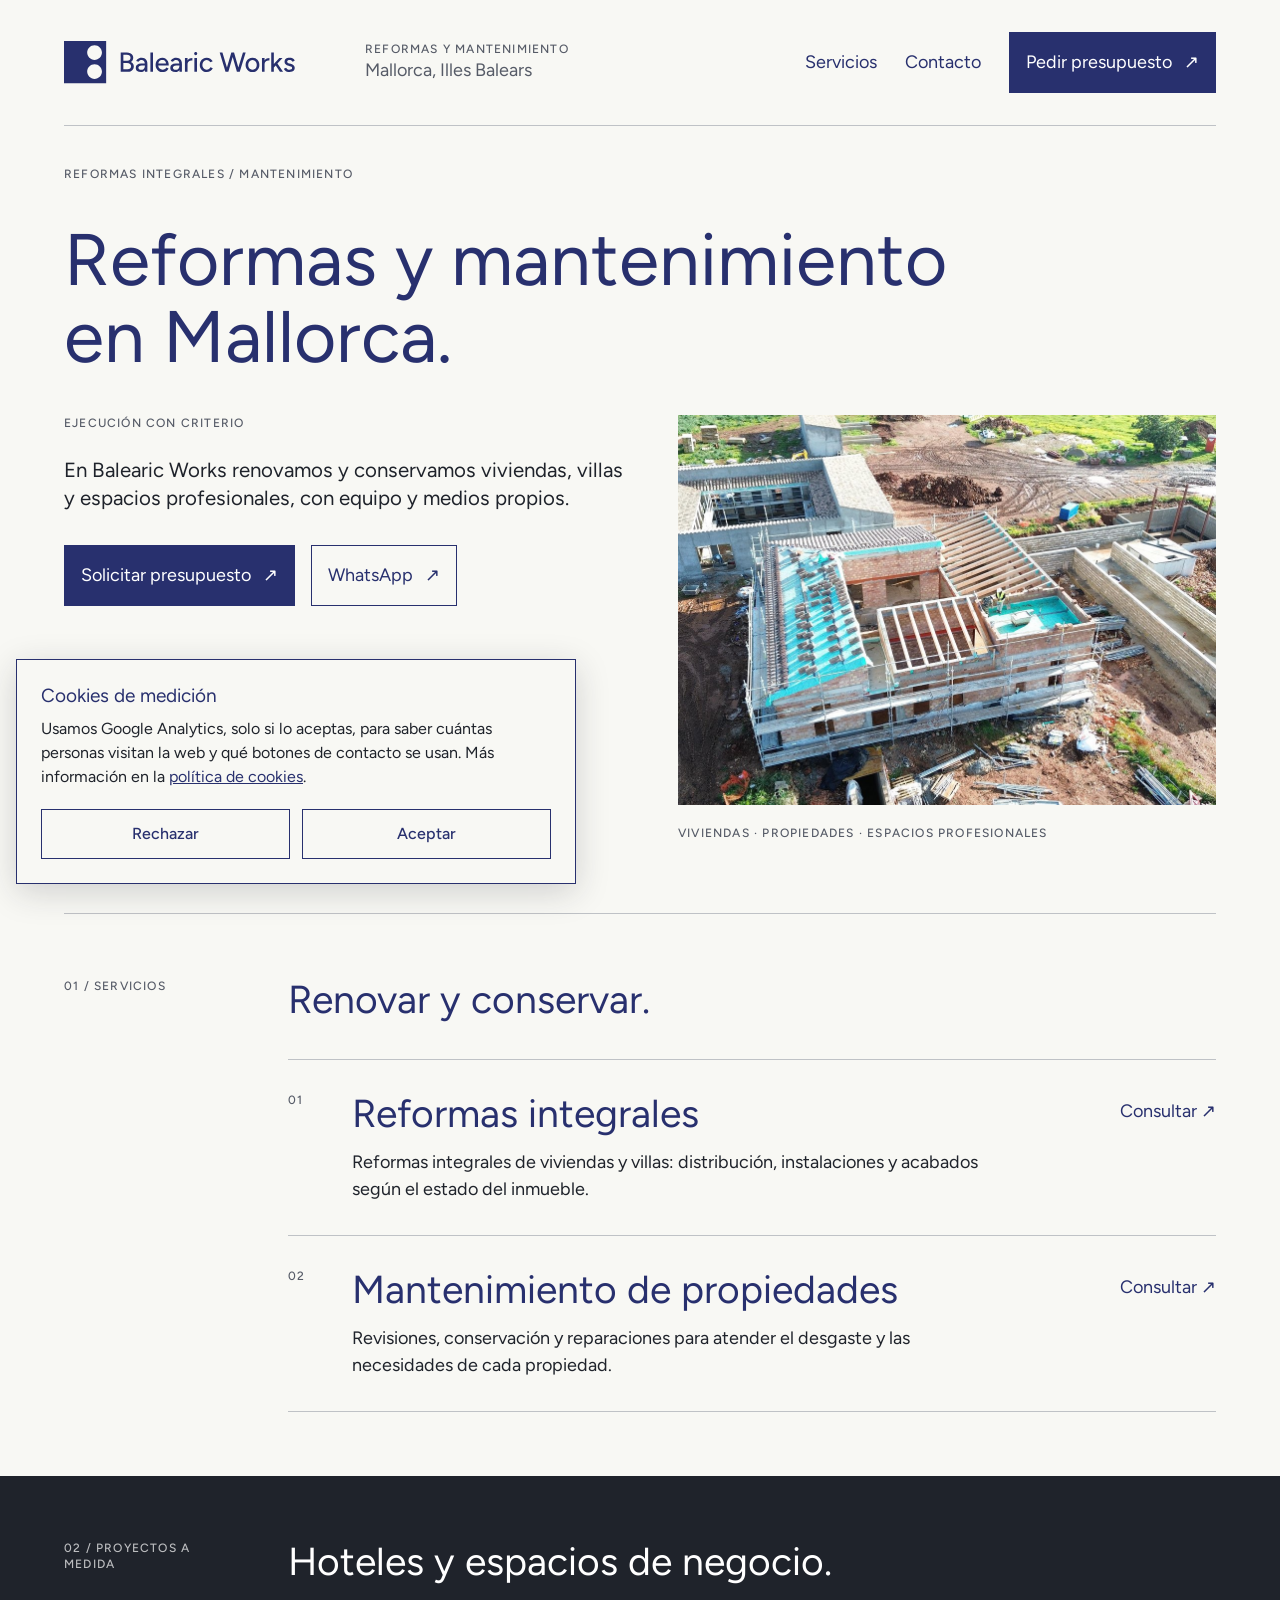
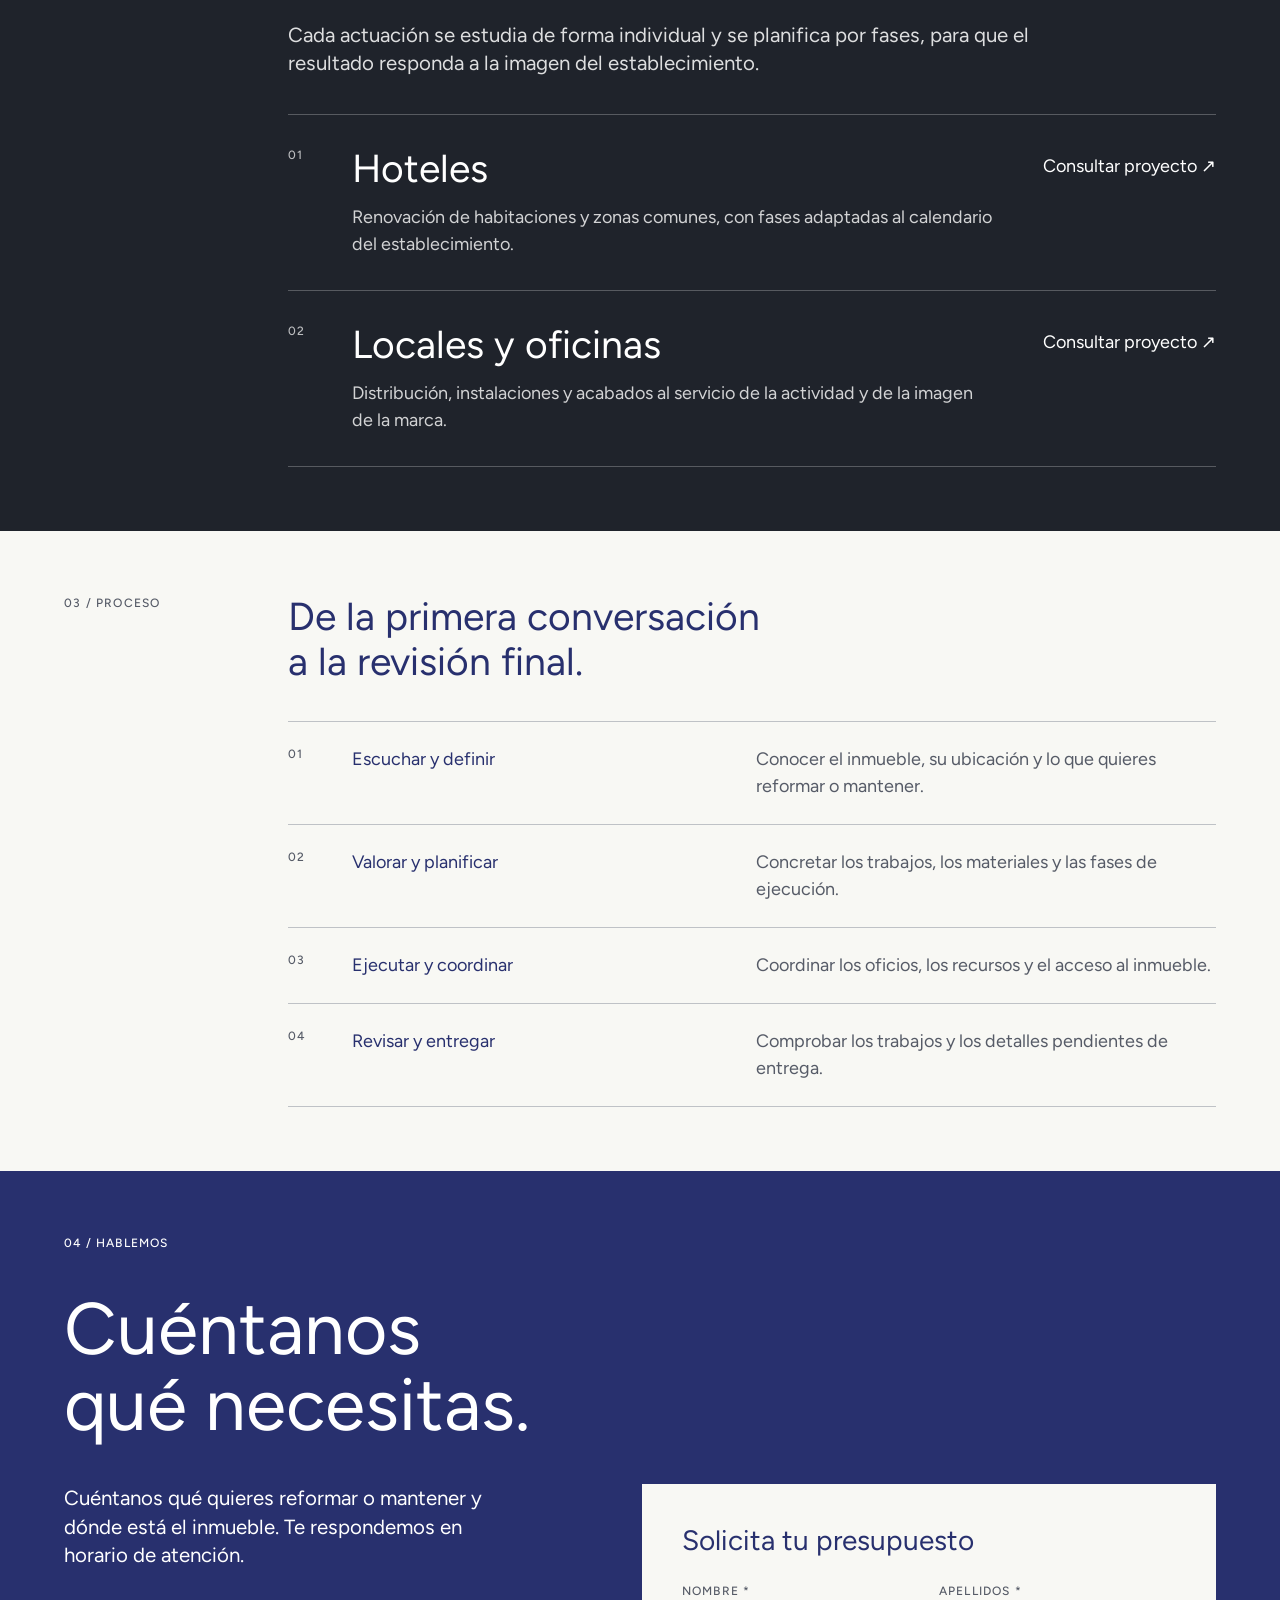
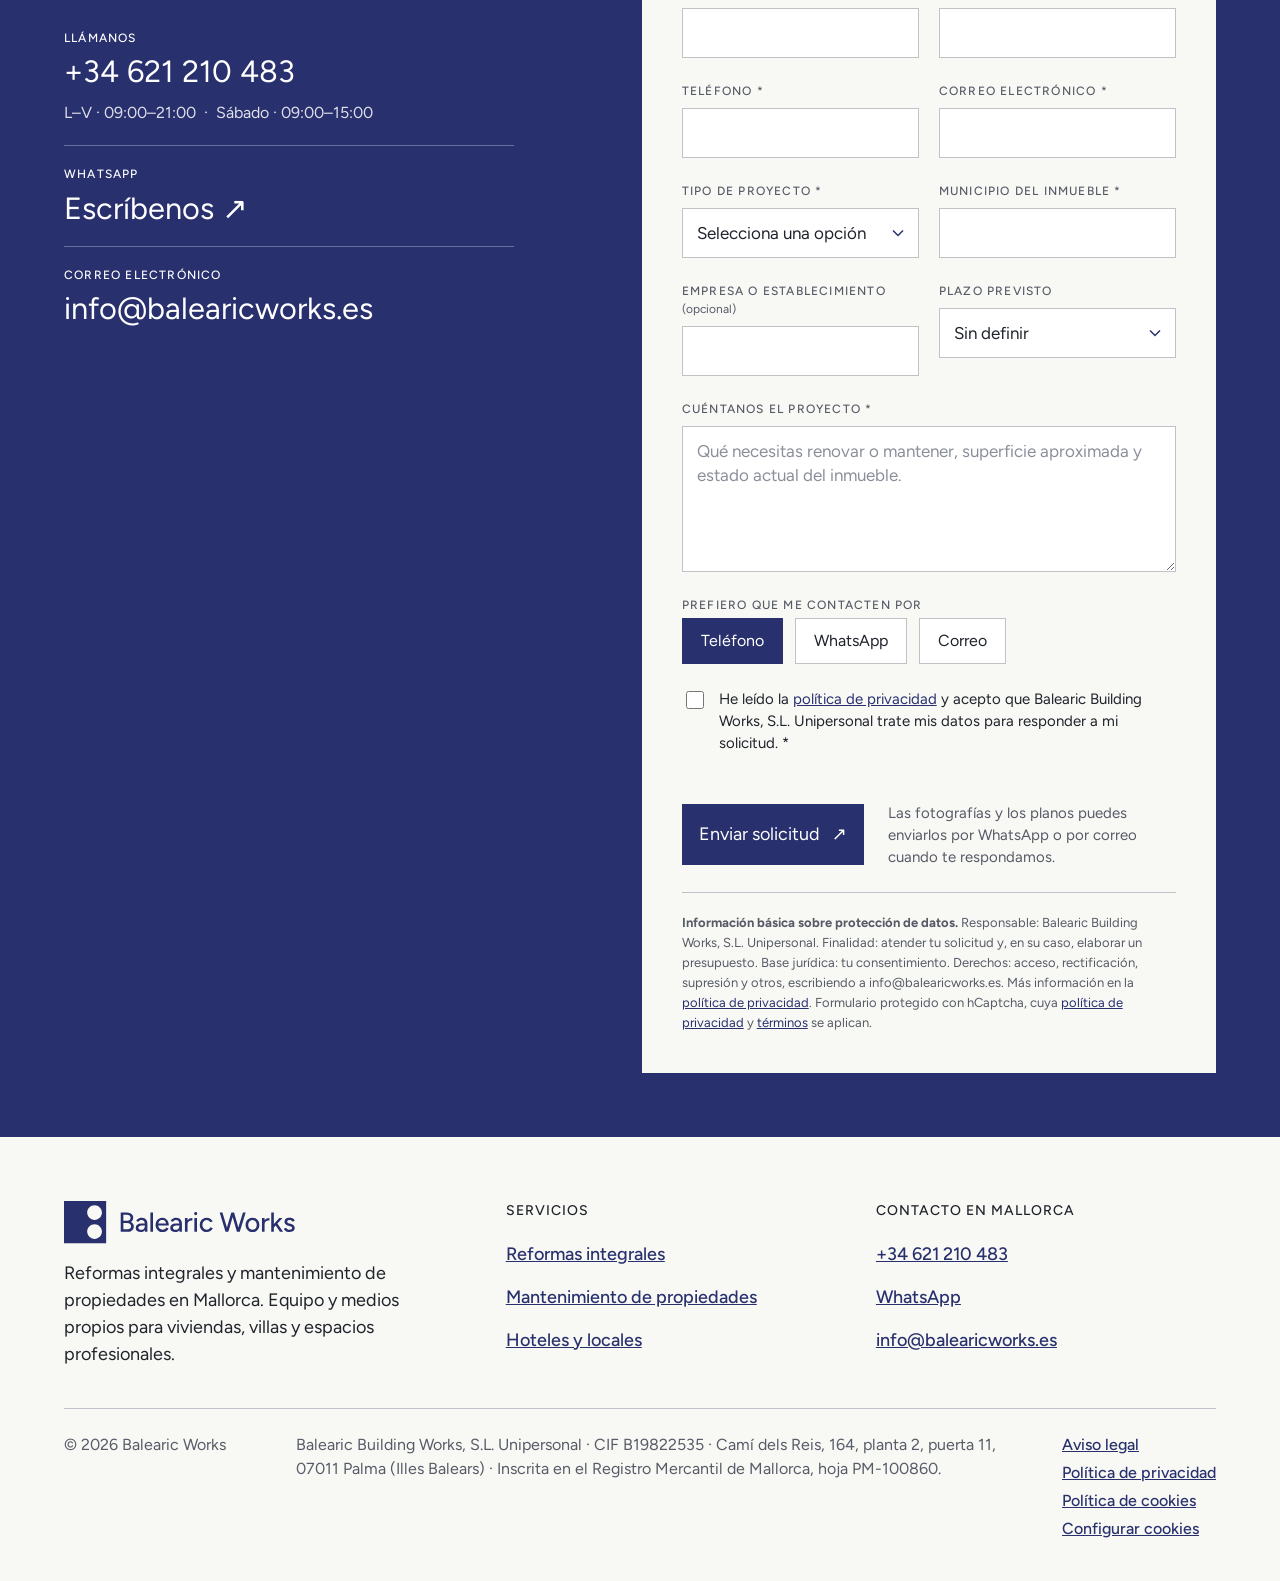
==== commit 9e5121a8: "v4" ====
--- a/index.html
+++ b/index.html
@@ -28,7 +28,7 @@
     "taxID": "B19822535",
     "url": "https://balearicworks.es/",
     "description": "Reformas integrales y mantenimiento de propiedades en Mallorca.",
-    "email": "balearicworks@outlook.es",
+    "email": "info@balearicworks.es",
     "telephone": "+34621210483",
     "address": {
       "@type": "PostalAddress",
@@ -197,30 +197,87 @@
 
         <div class="contacto__rejilla">
           <div class="contacto__invitacion">
-            <p class="intro">Cuéntanos qué quieres reformar o mantener y dónde está el inmueble.</p>
-            <p class="micro contacto__subrotulo">Para valorar el trabajo, indícanos</p>
-            <ul class="contacto__lista">
-              <li>Tipo de inmueble y municipio</li>
-              <li>Qué necesitas renovar o mantener</li>
-              <li>Fotografías, planos o información disponible</li>
-            </ul>
-          </div>
-
-          <div class="contacto__datos">
-            <div class="dato">
-              <p class="micro">Llámanos</p>
-              <a class="titulo dato__valor" data-evento="click_telefono" data-ubicacion="contacto" href="tel:+34621210483">+34 621 210 483</a>
-              <p class="dato__nota">L–V · 09:00–21:00 &nbsp;·&nbsp; Sábado · 09:00–15:00</p>
-            </div>
-            <div class="dato">
-              <p class="micro">WhatsApp</p>
-              <a class="titulo dato__valor" data-evento="click_whatsapp" data-ubicacion="contacto" href="https://wa.me/34621210483?text=Hola%2C%20me%20gustar%C3%ADa%20solicitar%20un%20presupuesto." target="_blank" rel="noopener">Escríbenos <span aria-hidden="true">↗</span></a>
-            </div>
-            <div class="dato">
-              <p class="micro">Correo electrónico</p>
-              <a class="titulo dato__valor" data-evento="click_email" data-ubicacion="contacto" href="mailto:balearicworks@outlook.es">balearicworks@outlook.es</a>
-            </div>
-          </div>
+            <p class="intro">Cuéntanos qué quieres reformar o mantener y dónde está el inmueble. Te respondemos en horario de atención.</p>
+
+            <div class="contacto__datos contacto__datos--compacto">
+              <div class="dato">
+                <p class="micro">Llámanos</p>
+                <a class="titulo dato__valor" data-evento="click_telefono" data-ubicacion="contacto" href="tel:+34621210483">+34 621 210 483</a>
+                <p class="dato__nota">L–V · 09:00–21:00 &nbsp;·&nbsp; Sábado · 09:00–15:00</p>
+              </div>
+              <div class="dato">
+                <p class="micro">WhatsApp</p>
+                <a class="titulo dato__valor" data-evento="click_whatsapp" data-ubicacion="contacto" href="https://wa.me/34621210483?text=Hola%2C%20me%20gustar%C3%ADa%20solicitar%20un%20presupuesto." target="_blank" rel="noopener">Escríbenos <span aria-hidden="true">↗</span></a>
+              </div>
+              <div class="dato">
+                <p class="micro">Correo electrónico</p>
+                <a class="titulo dato__valor" data-evento="click_email" data-ubicacion="contacto" href="mailto:info@balearicworks.es">info@balearicworks.es</a>
+              </div>
+            </div>
+          </div>
+
+          <form class="formulario" id="formulario" action="https://api.web3forms.com/submit" method="post" aria-labelledby="formulario-titulo">
+            <input type="hidden" name="access_key" value="8e10b8a3-406a-4bd6-9db0-41048cd48e46">
+            <input type="hidden" name="subject" value="Solicitud web · Balearic Works">
+            <input type="hidden" name="consentimiento" value="">
+
+            <h3 id="formulario-titulo" class="formulario__titulo">Solicita tu presupuesto</h3>
+
+            <div class="campo"><label for="f-nombre">Nombre *</label><input id="f-nombre" name="nombre" type="text" autocomplete="given-name" maxlength="80" required></div>
+            <div class="campo"><label for="f-apellidos">Apellidos *</label><input id="f-apellidos" name="apellidos" type="text" autocomplete="family-name" maxlength="120" required></div>
+
+            <div class="campo"><label for="f-telefono">Teléfono *</label><input id="f-telefono" name="telefono" type="tel" autocomplete="tel" maxlength="30" required></div>
+            <div class="campo"><label for="f-email">Correo electrónico *</label><input id="f-email" name="email" type="email" autocomplete="email" maxlength="120" required></div>
+
+            <div class="campo"><label for="f-proyecto">Tipo de proyecto *</label>
+              <select id="f-proyecto" name="proyecto" required>
+                <option value="" selected disabled>Selecciona una opción</option>
+                <option>Reforma integral de vivienda o villa</option>
+                <option>Mantenimiento de propiedad</option>
+                <option>Hotel</option>
+                <option>Local u oficina</option>
+                <option>Otro</option>
+              </select>
+            </div>
+            <div class="campo"><label for="f-municipio">Municipio del inmueble *</label><input id="f-municipio" name="municipio" type="text" maxlength="80" required></div>
+
+            <div class="campo"><label for="f-empresa">Empresa o establecimiento <span class="campo__op">(opcional)</span></label><input id="f-empresa" name="empresa" type="text" autocomplete="organization" maxlength="120"></div>
+            <div class="campo"><label for="f-plazo">Plazo previsto</label>
+              <select id="f-plazo" name="plazo">
+                <option value="" selected>Sin definir</option>
+                <option>Lo antes posible</option>
+                <option>En 1–3 meses</option>
+                <option>En 3–6 meses</option>
+                <option>Más adelante</option>
+              </select>
+            </div>
+
+            <div class="campo campo--ancho"><label for="f-mensaje">Cuéntanos el proyecto *</label>
+              <textarea id="f-mensaje" name="mensaje" rows="5" maxlength="3000" required placeholder="Qué necesitas renovar o mantener, superficie aproximada y estado actual del inmueble."></textarea>
+            </div>
+
+            <fieldset class="campo campo--ancho campo--opciones">
+              <legend>Prefiero que me contacten por</legend>
+              <label class="opcion"><input type="radio" name="via" value="Teléfono" checked><span>Teléfono</span></label>
+              <label class="opcion"><input type="radio" name="via" value="WhatsApp"><span>WhatsApp</span></label>
+              <label class="opcion"><input type="radio" name="via" value="Correo"><span>Correo</span></label>
+            </fieldset>
+
+            <input type="checkbox" name="botcheck" class="formulario__hp" tabindex="-1" autocomplete="off" aria-hidden="true">
+
+            <label class="campo--ancho consentimiento"><input type="checkbox" id="f-privacidad" name="privacidad" required><span>He leído la <a href="privacidad.html">política de privacidad</a> y acepto que Balearic Building Works, S.L. Unipersonal trate mis datos para responder a mi solicitud. *</span></label>
+
+            <div class="campo--ancho"><div class="h-captcha" data-captcha="true"></div></div>
+
+            <p class="campo--ancho formulario__estado" id="formulario-estado" role="status" aria-live="polite" hidden></p>
+
+            <div class="campo--ancho formulario__envio">
+              <button class="boton" type="submit">Enviar solicitud <span aria-hidden="true">↗</span></button>
+              <p class="formulario__nota">Las fotografías y los planos puedes enviarlos por WhatsApp o por correo cuando te respondamos.</p>
+            </div>
+
+            <p class="campo--ancho formulario__legal"><strong>Información básica sobre protección de datos.</strong> Responsable: Balearic Building Works, S.L. Unipersonal. Finalidad: atender tu solicitud y, en su caso, elaborar un presupuesto. Base jurídica: tu consentimiento. Derechos: acceso, rectificación, supresión y otros, escribiendo a info@balearicworks.es. Más información en la <a href="privacidad.html">política de privacidad</a>. Formulario protegido con hCaptcha, cuya <a href="https://www.hcaptcha.com/privacy" rel="noopener">política de privacidad</a> y <a href="https://www.hcaptcha.com/terms" rel="noopener">términos</a> se aplican.</p>
+          </form>
         </div>
       </div>
     </section>
@@ -246,7 +303,7 @@
           <ul class="cierre__enlaces">
             <li><a data-evento="click_telefono" data-ubicacion="pie" href="tel:+34621210483">+34 621 210 483</a></li>
             <li><a data-evento="click_whatsapp" data-ubicacion="pie" href="https://wa.me/34621210483" target="_blank" rel="noopener">WhatsApp</a></li>
-            <li><a data-evento="click_email" data-ubicacion="pie" href="mailto:balearicworks@outlook.es">balearicworks@outlook.es</a></li>
+            <li><a data-evento="click_email" data-ubicacion="pie" href="mailto:info@balearicworks.es">info@balearicworks.es</a></li>
           </ul>
         </div>
       </div>
@@ -258,6 +315,7 @@
         <p class="cierre__identificacion">Balearic Building Works, S.L. Unipersonal · CIF B19822535 · Camí dels Reis, 164, planta 2, puerta 11, 07011 Palma (Illes Balears) · Inscrita en el Registro Mercantil de Mallorca, hoja PM-100860.</p>
         <div class="cierre__legales">
           <a href="aviso-legal.html">Aviso legal</a>
+          <a href="privacidad.html">Política de privacidad</a>
           <a href="cookies.html">Política de cookies</a>
           <button type="button" class="enlace-boton" data-cookies-abrir>Configurar cookies</button>
         </div>
@@ -270,5 +328,6 @@
     <a data-evento="click_whatsapp" data-ubicacion="barra_movil" href="https://wa.me/34621210483?text=Hola%2C%20me%20gustar%C3%ADa%20solicitar%20un%20presupuesto." target="_blank" rel="noopener">WhatsApp</a>
   </div>
   <script src="js/consentimiento.js" defer></script>
+  <script src="js/formulario.js" defer></script>
 </body>
 </html>
--- a/css/styles.css
+++ b/css/styles.css
@@ -377,3 +377,66 @@
 .cierre__legales { display: flex; flex-direction: column; align-items: flex-start; gap: 4px; }
 .cierre__legales .enlace-boton { color: var(--bw-navy); font-weight: 500; }
 .legal .enlace-boton { color: var(--bw-navy); }
+/* ---------- Formulario ---------- */
+.contacto__datos--compacto .dato__valor { font-size: clamp(24px, 2.4vw, 32px); margin-top: 8px; }
+.contacto__datos--compacto { margin-top: 40px; }
+.contacto__datos--compacto .dato { padding-block: 20px; }
+.formulario {
+  background: var(--bw-paper); color: var(--bw-ink);
+  padding: 40px; display: grid; grid-template-columns: repeat(2, minmax(0, 1fr)); gap: 24px 20px; align-content: start;
+}
+.formulario__titulo { grid-column: 1 / -1; margin: 0; font-size: 28px; line-height: 1.2; font-weight: 400; color: var(--bw-navy); }
+.campo { display: flex; flex-direction: column; gap: 8px; min-width: 0; border: 0; padding: 0; margin: 0; }
+.campo--ancho { grid-column: 1 / -1; }
+.campo label, .campo legend { font-size: 12px; font-weight: 500; letter-spacing: 1.2px; text-transform: uppercase; color: var(--bw-muted); padding: 0; }
+.campo__op { text-transform: none; letter-spacing: 0; font-weight: 400; }
+.campo input[type="text"], .campo input[type="tel"], .campo input[type="email"], .campo select, .campo textarea {
+  width: 100%; font: inherit; font-size: 17px; line-height: 24px; color: var(--bw-ink);
+  background: var(--bw-white); border: 1px solid var(--bw-line); border-radius: 0; padding: 12px 14px;
+}
+.campo select {
+  appearance: none; padding-right: 40px;
+  background-image: url("data:image/svg+xml,%3Csvg xmlns='http://www.w3.org/2000/svg' width='12' height='8' fill='none' stroke='%2328306e' stroke-width='1.5'%3E%3Cpath d='M1 1.5 6 6.5l5-5'/%3E%3C/svg%3E");
+  background-repeat: no-repeat; background-position: right 14px center;
+}
+.campo textarea { min-height: 140px; resize: vertical; }
+.campo input::placeholder, .campo textarea::placeholder { color: #8a8f99; }
+.campo input:focus-visible, .campo select:focus-visible, .campo textarea:focus-visible { outline: 2px solid var(--bw-navy); outline-offset: 1px; border-color: var(--bw-navy); }
+.campo--opciones { flex-direction: row; flex-wrap: wrap; align-items: center; gap: 8px 12px; }
+.campo--opciones legend { width: 100%; margin-bottom: 4px; }
+.opcion { position: relative; display: inline-flex; }
+.campo .opcion { font-size: 16px; letter-spacing: 0; text-transform: none; font-weight: 400; color: var(--bw-ink); }
+.opcion input { position: absolute; opacity: 0; inset: 0; margin: 0; cursor: pointer; }
+.opcion span { padding: 10px 18px; border: 1px solid var(--bw-line); background: var(--bw-white); }
+.opcion input:checked + span { background: var(--bw-navy); color: var(--bw-white); border-color: var(--bw-navy); }
+.opcion input:focus-visible + span { outline: 2px solid var(--bw-navy); outline-offset: 2px; }
+.consentimiento { display: flex; gap: 12px; align-items: flex-start; font-size: 15px; line-height: 22px; }
+.consentimiento input { margin-top: 3px; width: 18px; height: 18px; accent-color: var(--bw-navy); flex: none; }
+.consentimiento a, .formulario__legal a { color: var(--bw-navy); }
+.formulario__envio { display: flex; flex-wrap: wrap; align-items: center; gap: 16px 24px; }
+.formulario__envio .boton { cursor: pointer; font: inherit; }
+.formulario__nota { margin: 0; font-size: 15px; line-height: 22px; color: var(--bw-muted); flex: 1 1 240px; }
+.formulario__legal { margin: 0; font-size: 13px; line-height: 20px; color: var(--bw-muted); border-top: 1px solid var(--bw-line); padding-top: 20px; }
+.formulario__hp { position: absolute; left: -9999px; width: 1px; height: 1px; overflow: hidden; }
+@media (max-width: 959.98px) {
+  .formulario { padding: 28px 24px; }
+}
+@media (max-width: 599.98px) {
+  .formulario { grid-template-columns: minmax(0, 1fr); padding: 24px 20px; }
+  .formulario__titulo { font-size: 24px; }
+}
+@media (max-width: 599.98px) {
+  .opcion span { padding: 10px 14px; }
+}
+
+/* Formulario: estados */
+.formulario__estado { margin: 0; padding: 14px 16px; font-size: 16px; line-height: 24px; border: 1px solid var(--bw-navy); background: var(--bw-white); color: var(--bw-ink); }
+.formulario__estado[hidden] { display: none; }
+.formulario__estado--error { border-color: #a3261f; color: #7d1c17; }
+.formulario__estado a { color: inherit; }
+.campo input[aria-invalid="true"], .campo select[aria-invalid="true"], .campo textarea[aria-invalid="true"] { border-color: #a3261f; box-shadow: inset 0 0 0 1px #a3261f; }
+.formulario.is-enviando { opacity: 0.7; pointer-events: none; }
+.formulario__gracias { grid-column: 1 / -1; display: flex; flex-direction: column; gap: 16px; padding-block: 24px; }
+.formulario__gracias h3 { margin: 0; font-size: 28px; line-height: 1.2; font-weight: 400; color: var(--bw-navy); }
+.formulario__gracias p { margin: 0; max-width: 52ch; }
+.h-captcha { min-height: 0; }
